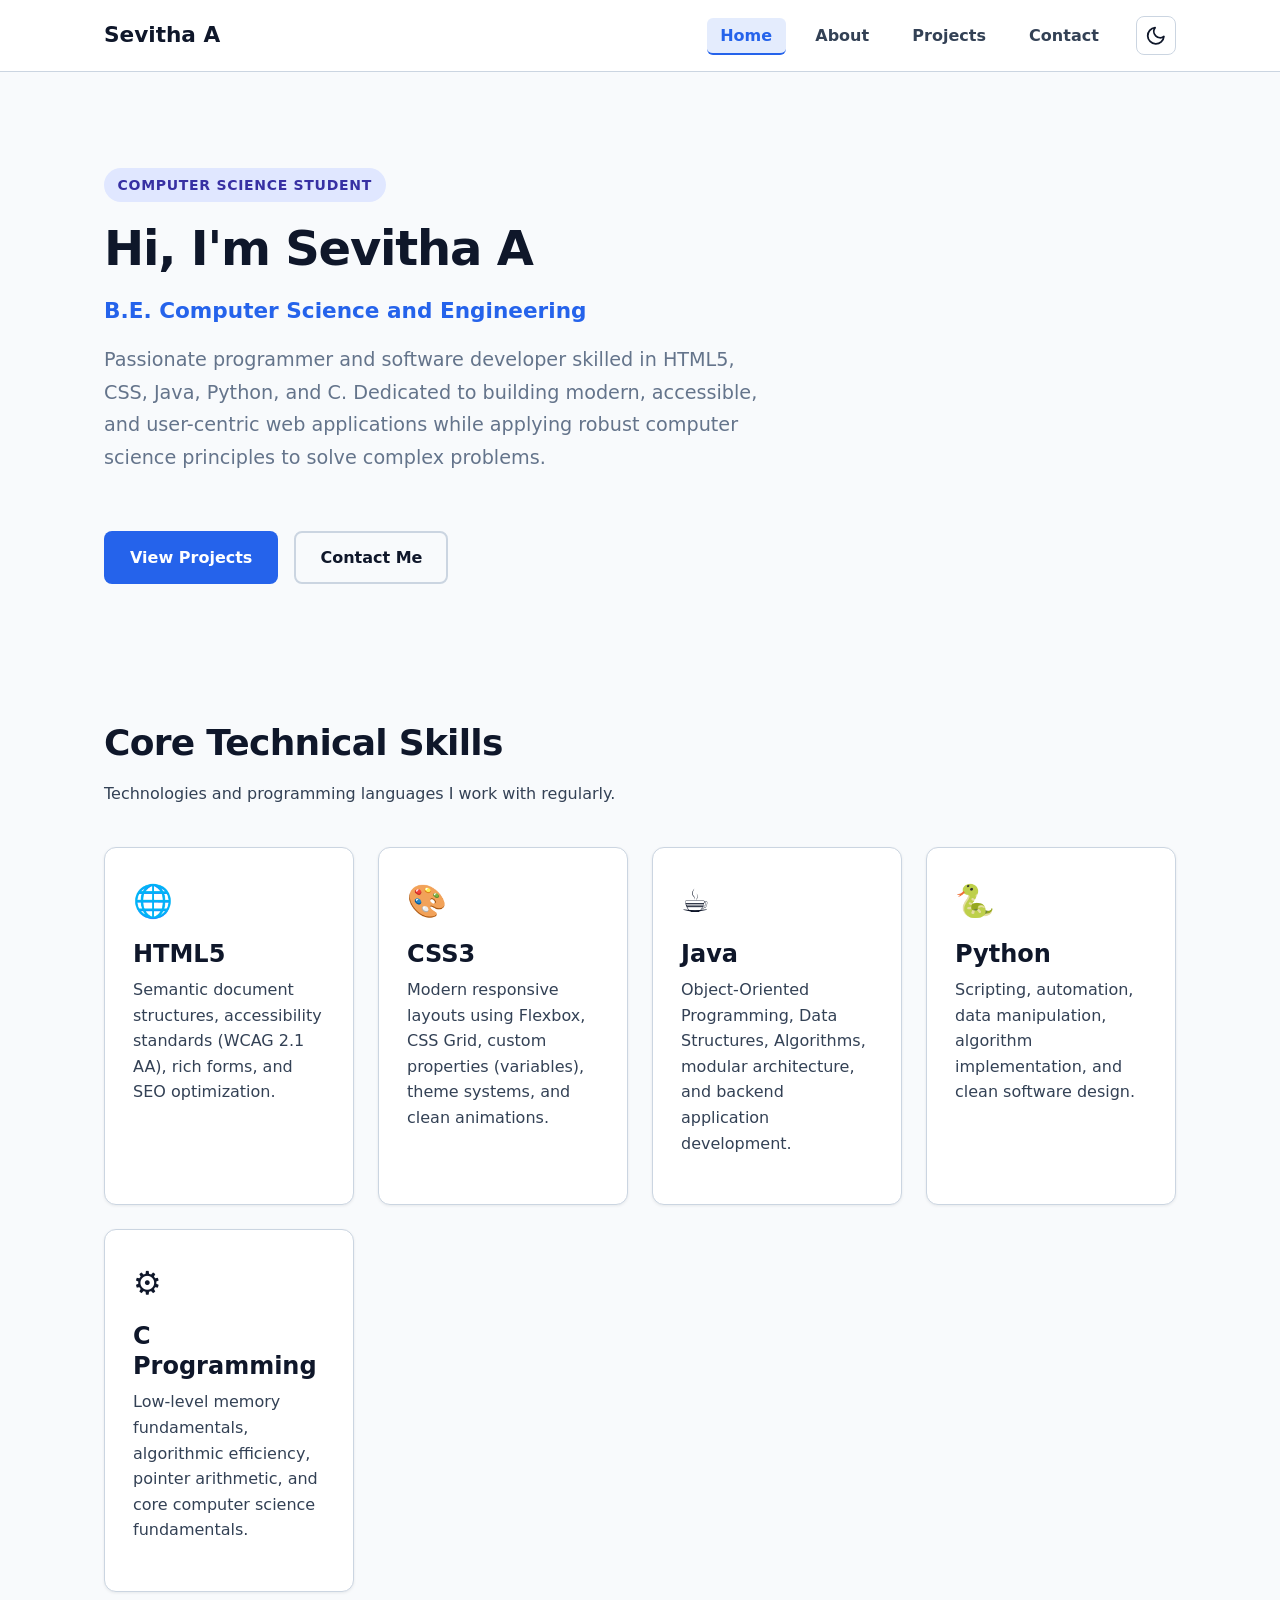
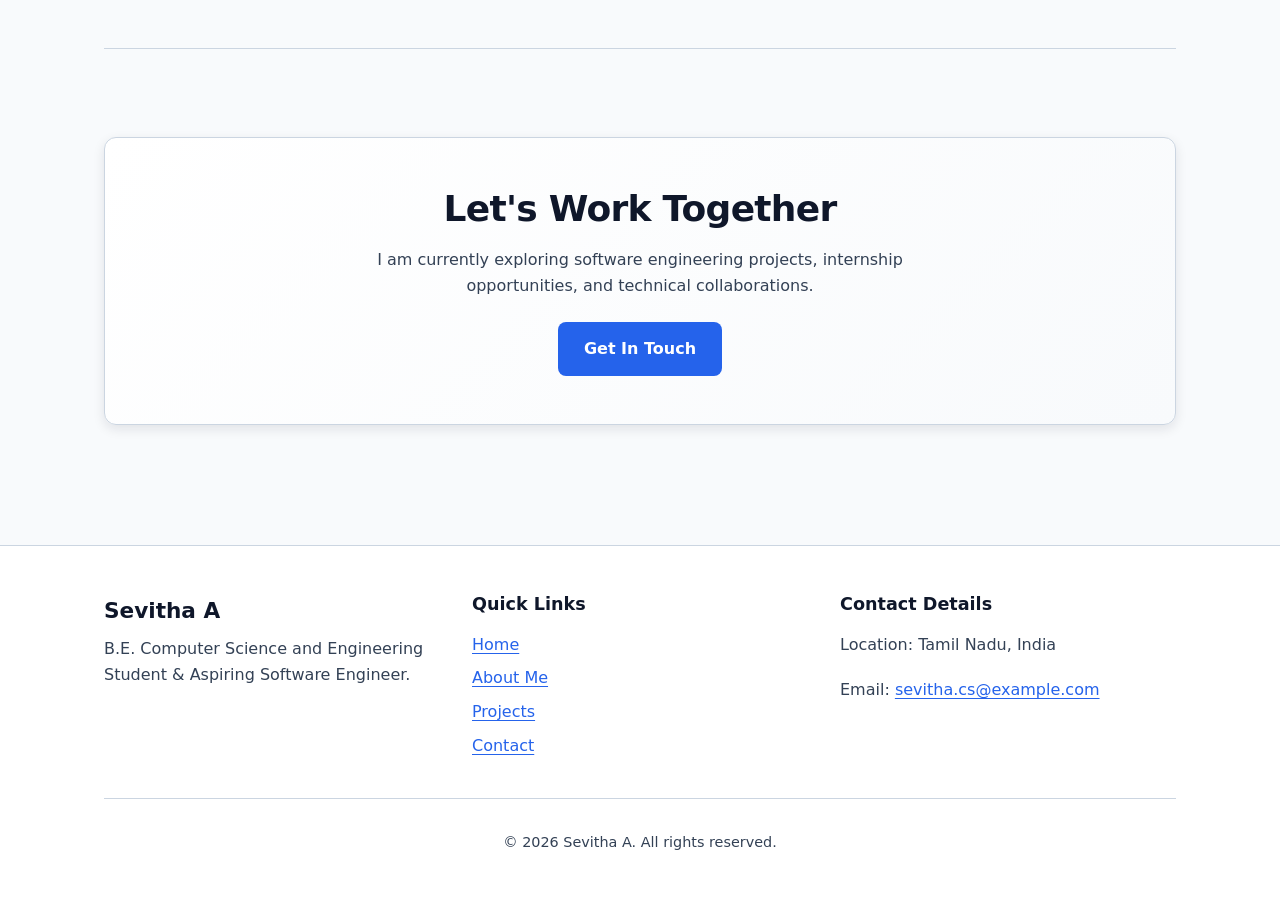
==== index.html @ b94ab8e4 "Create accessible semantic portfolio" ====
<!DOCTYPE html>
<html lang="en" data-theme="light">
<head>
  <meta charset="UTF-8">
  <meta name="viewport" content="width=device-width, initial-scale=1.0">
  <title>Sevitha A | Personal Portfolio - B.E. Computer Science & Engineering</title>
  <meta name="description" content="Personal portfolio of Sevitha A, B.E. Computer Science and Engineering student proficient in HTML5, CSS, Java, Python, and C. Explore projects and experience.">
  <meta name="author" content="Sevitha A">
  <meta name="keywords" content="Sevitha A, Portfolio, Computer Science, Web Development, Java, Python, HTML5, CSS, Software Engineer">
  
  <!-- Open Graph Metadata -->
  <meta property="og:title" content="Sevitha A | Personal Portfolio">
  <meta property="og:description" content="Personal portfolio of Sevitha A, Computer Science student and software developer skilled in Web Technologies, Java, Python, and C.">
  <meta property="og:type" content="website">

  <!-- Stylesheet -->
  <link rel="stylesheet" href="style.css">

  <!-- JSON-LD Structured Data -->
  <script type="application/ld+json">
  {
    "@context": "https://schema.org",
    "@type": "Person",
    "name": "Sevitha A",
    "jobTitle": "Software Developer & Student",
    "alumniOf": "B.E. Computer Science and Engineering",
    "knowsAbout": ["HTML5", "CSS", "Java", "Python", "C", "Web Development", "Problem Solving"],
    "description": "B.E. Computer Science & Engineering student passionate about clean code, accessibility, and modern software development."
  }
  </script>
</head>
<body>
  <!-- Accessible Skip Link -->
  <a href="#main-content" class="skip-link">Skip to main content</a>

  <!-- Global Screen Reader Live Announcer -->
  <div id="status-announcer" class="visually-hidden" aria-live="polite" role="status"></div>

  <!-- Header & Navigation -->
  <header class="site-header">
    <div class="container header-inner">
      <a href="index.html" class="site-logo" aria-label="Sevitha A Portfolio Home">
        Sevitha A
      </a>

      <div class="nav-wrapper">
        <nav id="primary-nav" class="primary-nav" aria-label="Main navigation">
          <ul>
            <li><a href="index.html" class="nav-link" aria-current="page">Home</a></li>
            <li><a href="about.html" class="nav-link">About</a></li>
            <li><a href="projects.html" class="nav-link">Projects</a></li>
            <li><a href="contact.html" class="nav-link">Contact</a></li>
          </ul>
        </nav>

        <!-- Theme Toggle Button -->
        <button id="theme-toggle" class="theme-toggle-btn" aria-label="Switch to dark theme">
          <svg class="sun-icon" viewBox="0 0 24 24" style="display: none;" aria-hidden="true">
            <circle cx="12" cy="12" r="5"></circle>
            <line x1="12" y1="1" x2="12" y2="3"></line>
            <line x1="12" y1="21" x2="12" y2="23"></line>
            <line x1="4.22" y1="4.22" x2="5.64" y2="5.64"></line>
            <line x1="18.36" y1="18.36" x2="19.78" y2="19.78"></line>
            <line x1="1" y1="12" x2="3" y2="12"></line>
            <line x1="21" y1="12" x2="23" y2="12"></line>
            <line x1="4.22" y1="19.78" x2="5.64" y2="18.36"></line>
            <line x1="18.36" y1="5.64" x2="19.78" y2="4.22"></line>
          </svg>
          <svg class="moon-icon" viewBox="0 0 24 24" aria-hidden="true">
            <path d="M21 12.79A9 9 0 1 1 11.21 3 7 7 0 0 0 21 12.79z"></path>
          </svg>
        </button>

        <!-- Mobile Menu Toggle Button -->
        <button id="menu-toggle" class="menu-toggle-btn" aria-expanded="false" aria-controls="primary-nav" aria-label="Open main navigation">
          <svg viewBox="0 0 24 24" aria-hidden="true">
            <line x1="3" y1="12" x2="21" y2="12"></line>
            <line x1="3" y1="6" x2="21" y2="6"></line>
            <line x1="3" y1="18" x2="21" y2="18"></line>
          </svg>
        </button>
      </div>
    </div>
  </header>

  <!-- Main Content Area -->
  <main id="main-content">
    <div class="container">
      
      <!-- Hero Section -->
      <section class="hero" aria-labelledby="hero-heading">
        <span class="badge">Computer Science Student</span>
        <h1 id="hero-heading">Hi, I'm Sevitha A</h1>
        <p class="hero-subtitle">B.E. Computer Science and Engineering</p>
        <p class="hero-desc lead">
          Passionate programmer and software developer skilled in HTML5, CSS, Java, Python, and C. 
          Dedicated to building modern, accessible, and user-centric web applications while applying robust computer science principles to solve complex problems.
        </p>
        <div class="btn-group">
          <a href="projects.html" class="btn btn-primary">View Projects</a>
          <a href="contact.html" class="btn btn-secondary">Contact Me</a>
        </div>
      </section>

      <!-- Skills Overview Section -->
      <section class="section" aria-labelledby="skills-heading">
        <div class="section-header">
          <h2 id="skills-heading">Core Technical Skills</h2>
          <p>Technologies and programming languages I work with regularly.</p>
        </div>
        <div class="skills-grid">
          <article class="skill-card">
            <span class="skill-icon" aria-hidden="true">🌐</span>
            <h3>HTML5</h3>
            <p>Semantic document structures, accessibility standards (WCAG 2.1 AA), rich forms, and SEO optimization.</p>
          </article>

          <article class="skill-card">
            <span class="skill-icon" aria-hidden="true">🎨</span>
            <h3>CSS3</h3>
            <p>Modern responsive layouts using Flexbox, CSS Grid, custom properties (variables), theme systems, and clean animations.</p>
          </article>

          <article class="skill-card">
            <span class="skill-icon" aria-hidden="true">☕</span>
            <h3>Java</h3>
            <p>Object-Oriented Programming, Data Structures, Algorithms, modular architecture, and backend application development.</p>
          </article>

          <article class="skill-card">
            <span class="skill-icon" aria-hidden="true">🐍</span>
            <h3>Python</h3>
            <p>Scripting, automation, data manipulation, algorithm implementation, and clean software design.</p>
          </article>

          <article class="skill-card">
            <span class="skill-icon" aria-hidden="true">⚙️</span>
            <h3>C Programming</h3>
            <p>Low-level memory fundamentals, algorithmic efficiency, pointer arithmetic, and core computer science fundamentals.</p>
          </article>
        </div>
      </section>

      <!-- Call to Action Section -->
      <section class="section" aria-labelledby="cta-heading">
        <div class="cta-banner">
          <h2 id="cta-heading">Let's Work Together</h2>
          <p>I am currently exploring software engineering projects, internship opportunities, and technical collaborations.</p>
          <a href="contact.html" class="btn btn-primary">Get In Touch</a>
        </div>
      </section>

    </div>
  </main>

  <!-- Footer -->
  <footer class="site-footer">
    <div class="container">
      <div class="footer-inner">
        <div class="footer-brand">
          <span class="site-logo">Sevitha A</span>
          <p>B.E. Computer Science and Engineering Student & Aspiring Software Engineer.</p>
        </div>

        <nav class="footer-links" aria-label="Footer navigation">
          <h3>Quick Links</h3>
          <ul>
            <li><a href="index.html">Home</a></li>
            <li><a href="about.html">About Me</a></li>
            <li><a href="projects.html">Projects</a></li>
            <li><a href="contact.html">Contact</a></li>
          </ul>
        </nav>

        <div class="footer-contact">
          <h3>Contact Details</h3>
          <address>
            <p>Location: Tamil Nadu, India</p>
            <p>Email: <a href="mailto:sevitha.cs@example.com">sevitha.cs@example.com</a></p>
          </address>
        </div>
      </div>

      <div class="footer-bottom">
        <p>&copy; <span id="current-year"></span> Sevitha A. All rights reserved.</p>
      </div>
    </div>
  </footer>

  <!-- Main JavaScript File -->
  <script src="script.js"></script>
</body>
</html>
---- style.css ----
/* ==========================================
   Sevitha A - Personal Portfolio Stylesheet
   WCAG 2.1 AA Compliant & Modern Standard CSS
   ========================================== */

/* ------------------------------------------
   1. CSS Custom Properties & Design Tokens
   ------------------------------------------ */
:root {
  /* Color Palette - Light Mode */
  --bg-primary: #f8fafc;
  --bg-secondary: #ffffff;
  --bg-card: #ffffff;
  --bg-nav: rgba(255, 255, 255, 0.92);
  --bg-input: #ffffff;
  --bg-badge: #e0e7ff;

  --text-primary: #0f172a;
  --text-secondary: #334155;
  --text-muted: #64748b;
  --text-link: #2563eb;
  --text-badge: #3730a3;

  --color-primary: #2563eb;
  --color-primary-hover: #1d4ed8;
  --color-primary-active: #1e40af;
  --color-secondary: #0f172a;
  --color-secondary-hover: #1e293b;

  --border-color: #cbd5e1;
  --border-focus: #2563eb;
  --shadow-sm: 0 1px 3px rgba(15, 23, 42, 0.08);
  --shadow-md: 0 4px 12px rgba(15, 23, 42, 0.1);
  --shadow-lg: 0 10px 25px rgba(15, 23, 42, 0.12);

  /* Accessibility & Focus Rings */
  --focus-ring: #2563eb;
  --focus-ring-offset: 3px;

  /* Status Colors */
  --color-error: #dc2626;
  --bg-error: #fef2f2;
  --border-error: #f87171;
  --color-success: #166534;
  --bg-success: #f0fdf4;
  --border-success: #86efac;

  /* Layout & Spacing */
  --max-width: 1120px;
  --header-height: 4.5rem;
  --radius-sm: 0.375rem;
  --radius-md: 0.5rem;
  --radius-lg: 0.75rem;
  --radius-full: 9999px;
  --transition-speed: 0.2s;
}

/* Dark Theme Overrides */
[data-theme="dark"] {
  --bg-primary: #0f172a;
  --bg-secondary: #1e293b;
  --bg-card: #1e293b;
  --bg-nav: rgba(15, 23, 42, 0.92);
  --bg-input: #0f172a;
  --bg-badge: #312e81;

  --text-primary: #f8fafc;
  --text-secondary: #cbd5e1;
  --text-muted: #94a3b8;
  --text-link: #60a5fa;
  --text-badge: #c7d2fe;

  --color-primary: #3b82f6;
  --color-primary-hover: #60a5fa;
  --color-primary-active: #93c5fd;
  --color-secondary: #f8fafc;
  --color-secondary-hover: #e2e8f0;

  --border-color: #334155;
  --border-focus: #60a5fa;
  --shadow-sm: 0 1px 3px rgba(0, 0, 0, 0.3);
  --shadow-md: 0 4px 12px rgba(0, 0, 0, 0.4);
  --shadow-lg: 0 10px 25px rgba(0, 0, 0, 0.5);

  --focus-ring: #60a5fa;

  --color-error: #fca5a5;
  --bg-error: #450a0a;
  --border-error: #991b1b;
  --color-success: #86efac;
  --bg-success: #052e16;
  --border-success: #166534;
}

/* ------------------------------------------
   2. Reset & General Styles
   ------------------------------------------ */
*, *::before, *::after {
  box-sizing: border-box;
  margin: 0;
  padding: 0;
}

html {
  font-size: 100%;
  scroll-behavior: smooth;
  -webkit-text-size-adjust: 100%;
}

body {
  font-family: system-ui, -apple-system, BlinkMacSystemFont, 'Segoe UI', Roboto, Oxygen, Ubuntu, Cantarell, sans-serif;
  font-size: 1rem;
  line-height: 1.6;
  color: var(--text-primary);
  background-color: var(--bg-primary);
  min-height: 100vh;
  display: flex;
  flex-direction: column;
  transition: background-color var(--transition-speed) ease, color var(--transition-speed) ease;
}

/* ------------------------------------------
   3. Accessibility & Utility Classes
   ------------------------------------------ */
.skip-link {
  position: absolute;
  top: -100px;
  left: 1rem;
  background: var(--color-primary);
  color: #ffffff;
  padding: 0.75rem 1.25rem;
  z-index: 9999;
  border-radius: var(--radius-sm);
  text-decoration: none;
  font-weight: 700;
  box-shadow: var(--shadow-md);
  transition: top var(--transition-speed) ease;
}

.skip-link:focus {
  top: 1rem;
  outline: 3px solid var(--focus-ring);
  outline-offset: var(--focus-ring-offset);
}

.visually-hidden {
  position: absolute !important;
  width: 1px !important;
  height: 1px !important;
  padding: 0 !important;
  margin: -1px !important;
  overflow: hidden !important;
  clip: rect(0, 0, 0, 0) !important;
  white-space: nowrap !important;
  border: 0 !important;
}

/* Accessible Focus States */
:focus-visible {
  outline: 3px solid var(--focus-ring);
  outline-offset: var(--focus-ring-offset);
}

/* Disable focus rings on click for pointer users while preserving keyboard focus */
:focus:not(:focus-visible) {
  outline: none;
}

/* Container */
.container {
  width: 100%;
  max-width: var(--max-width);
  margin-left: auto;
  margin-right: auto;
  padding-left: 1.5rem;
  padding-right: 1.5rem;
}

/* Main Content Area */
main {
  flex: 1;
  padding-top: calc(var(--header-height) + 2rem);
  padding-bottom: 4rem;
}

/* ------------------------------------------
   4. Typography & Headings
   ------------------------------------------ */
h1, h2, h3, h4, h5, h6 {
  color: var(--text-primary);
  line-height: 1.25;
  font-weight: 700;
  margin-bottom: 1rem;
}

h1 {
  font-size: clamp(2rem, 5vw, 3rem);
  letter-spacing: -0.025em;
}

h2 {
  font-size: clamp(1.5rem, 3.5vw, 2.25rem);
  letter-spacing: -0.02em;
  margin-top: 2rem;
}

h3 {
  font-size: clamp(1.25rem, 2.5vw, 1.5rem);
}

p {
  color: var(--text-secondary);
  margin-bottom: 1.25rem;
}

p.lead {
  font-size: 1.2rem;
  color: var(--text-muted);
  line-height: 1.7;
}

a {
  color: var(--text-link);
  text-decoration: underline;
  text-underline-offset: 3px;
  transition: color var(--transition-speed) ease;
}

a:hover {
  color: var(--color-primary-hover);
}

/* ------------------------------------------
   5. Header & Navigation
   ------------------------------------------ */
.site-header {
  position: fixed;
  top: 0;
  left: 0;
  right: 0;
  height: var(--header-height);
  background-color: var(--bg-nav);
  backdrop-filter: blur(8px);
  -webkit-backdrop-filter: blur(8px);
  border-bottom: 1px solid var(--border-color);
  z-index: 1000;
  display: flex;
  align-items: center;
}

.header-inner {
  display: flex;
  align-items: center;
  justify-content: space-between;
  width: 100%;
}

.site-logo {
  font-size: 1.35rem;
  font-weight: 800;
  color: var(--text-primary);
  text-decoration: none;
  display: flex;
  align-items: center;
  gap: 0.5rem;
}

.site-logo:hover {
  color: var(--color-primary);
}

.nav-wrapper {
  display: flex;
  align-items: center;
  gap: 1.5rem;
}

.primary-nav ul {
  display: flex;
  list-style: none;
  gap: 1rem;
}

.nav-link {
  color: var(--text-secondary);
  text-decoration: none;
  font-weight: 600;
  padding: 0.5rem 0.85rem;
  border-radius: var(--radius-sm);
  transition: color var(--transition-speed) ease, background-color var(--transition-speed) ease;
}

.nav-link:hover {
  color: var(--color-primary);
  background-color: rgba(37, 99, 235, 0.08);
}

.nav-link[aria-current="page"] {
  color: var(--color-primary);
  background-color: rgba(37, 99, 235, 0.12);
  border-bottom: 2px solid var(--color-primary);
}

/* Theme Toggle Button */
.theme-toggle-btn {
  background: transparent;
  border: 1px solid var(--border-color);
  color: var(--text-primary);
  padding: 0.5rem;
  border-radius: var(--radius-md);
  cursor: pointer;
  display: inline-flex;
  align-items: center;
  justify-content: center;
  transition: background-color var(--transition-speed) ease, border-color var(--transition-speed) ease;
}

.theme-toggle-btn:hover {
  background-color: var(--bg-primary);
  border-color: var(--text-muted);
}

.theme-toggle-btn svg {
  width: 1.35rem;
  height: 1.35rem;
  fill: none;
  stroke: currentColor;
  stroke-width: 2;
  stroke-linecap: round;
  stroke-linejoin: round;
}

/* Mobile Menu Toggle */
.menu-toggle-btn {
  display: none;
  background: transparent;
  border: 1px solid var(--border-color);
  color: var(--text-primary);
  padding: 0.5rem;
  border-radius: var(--radius-md);
  cursor: pointer;
}

.menu-toggle-btn svg {
  width: 1.5rem;
  height: 1.5rem;
  fill: none;
  stroke: currentColor;
  stroke-width: 2;
}

/* ------------------------------------------
   6. Buttons & Interactive Controls
   ------------------------------------------ */
.btn {
  display: inline-flex;
  align-items: center;
  justify-content: center;
  gap: 0.5rem;
  padding: 0.75rem 1.5rem;
  font-size: 1rem;
  font-weight: 600;
  border-radius: var(--radius-md);
  text-decoration: none;
  cursor: pointer;
  border: 2px solid transparent;
  transition: background-color var(--transition-speed) ease, border-color var(--transition-speed) ease, color var(--transition-speed) ease, transform var(--transition-speed) ease;
}

.btn-primary {
  background-color: var(--color-primary);
  color: #ffffff;
}

.btn-primary:hover {
  background-color: var(--color-primary-hover);
  color: #ffffff;
}

.btn-secondary {
  background-color: transparent;
  border-color: var(--border-color);
  color: var(--text-primary);
}

.btn-secondary:hover {
  background-color: var(--bg-card);
  border-color: var(--color-primary);
  color: var(--color-primary);
}

.btn-group {
  display: flex;
  flex-wrap: wrap;
  gap: 1rem;
  margin-top: 1.5rem;
}

/* ------------------------------------------
   7. Hero & Homepage Sections
   ------------------------------------------ */
.hero {
  padding: 4rem 0 3rem 0;
  display: flex;
  flex-direction: column;
  align-items: flex-start;
}

.badge {
  display: inline-block;
  background-color: var(--bg-badge);
  color: var(--text-badge);
  font-size: 0.875rem;
  font-weight: 700;
  padding: 0.35rem 0.85rem;
  border-radius: var(--radius-full);
  margin-bottom: 1rem;
  text-transform: uppercase;
  letter-spacing: 0.05em;
}

.hero-subtitle {
  font-size: 1.35rem;
  color: var(--color-primary);
  font-weight: 600;
  margin-bottom: 1rem;
}

.hero-desc {
  font-size: 1.15rem;
  max-width: 42rem;
  margin-bottom: 2rem;
}

/* Section Wrapper */
.section {
  padding: 3.5rem 0;
  border-bottom: 1px solid var(--border-color);
}

.section:last-of-type {
  border-bottom: none;
}

.section-header {
  margin-bottom: 2.5rem;
}

/* Skills Grid */
.skills-grid {
  display: grid;
  grid-template-columns: repeat(auto-fit, minmax(220px, 1fr));
  gap: 1.5rem;
}

.skill-card {
  background-color: var(--bg-card);
  border: 1px solid var(--border-color);
  border-radius: var(--radius-lg);
  padding: 1.75rem;
  box-shadow: var(--shadow-sm);
  transition: transform var(--transition-speed) ease, box-shadow var(--transition-speed) ease, border-color var(--transition-speed) ease;
}

.skill-card:hover {
  transform: translateY(-3px);
  box-shadow: var(--shadow-md);
  border-color: var(--color-primary);
}

.skill-icon {
  font-size: 2rem;
  margin-bottom: 0.75rem;
  display: inline-block;
}

.skill-card h3 {
  margin-bottom: 0.5rem;
}

/* Call to Action Banner */
.cta-banner {
  background: linear-gradient(135deg, var(--bg-card) 0%, var(--bg-primary) 100%);
  border: 1px solid var(--border-color);
  border-radius: var(--radius-lg);
  padding: 3rem 2rem;
  text-align: center;
  margin-top: 2rem;
  box-shadow: var(--shadow-md);
}

.cta-banner h2 {
  margin-top: 0;
}

.cta-banner p {
  max-width: 36rem;
  margin: 0 auto 1.5rem auto;
}

/* ------------------------------------------
   8. About Page & FAQ Accessibility
   ------------------------------------------ */
.bio-article {
  background-color: var(--bg-card);
  border: 1px solid var(--border-color);
  border-radius: var(--radius-lg);
  padding: 2rem;
  margin-bottom: 2rem;
  box-shadow: var(--shadow-sm);
}

.education-card {
  background-color: var(--bg-card);
  border: 1px solid var(--border-color);
  border-left: 5px solid var(--color-primary);
  border-radius: var(--radius-md);
  padding: 1.75rem;
  margin-top: 1rem;
}

.education-card .degree {
  font-size: 1.2rem;
  font-weight: 700;
  color: var(--text-primary);
}

.education-card .meta {
  color: var(--text-muted);
  font-weight: 600;
  margin-bottom: 0.75rem;
}

/* Aside Callout */
.sidebar-callout {
  background-color: var(--bg-secondary);
  border: 1px dashed var(--border-color);
  border-radius: var(--radius-md);
  padding: 1.5rem;
  margin-top: 2rem;
}

.sidebar-callout h3 {
  font-size: 1.15rem;
  margin-bottom: 0.5rem;
}

/* FAQ Details & Summary */
.faq-list {
  display: flex;
  flex-direction: column;
  gap: 1rem;
}

.faq-item {
  background-color: var(--bg-card);
  border: 1px solid var(--border-color);
  border-radius: var(--radius-md);
  overflow: hidden;
  transition: border-color var(--transition-speed) ease;
}

.faq-item[open] {
  border-color: var(--color-primary);
}

.faq-item summary {
  padding: 1.25rem;
  font-weight: 700;
  font-size: 1.1rem;
  color: var(--text-primary);
  cursor: pointer;
  list-style: none;
  display: flex;
  align-items: center;
  justify-content: space-between;
}

.faq-item summary::-webkit-details-marker {
  display: none;
}

.faq-item summary::after {
  content: "+";
  font-size: 1.5rem;
  line-height: 1;
  color: var(--color-primary);
  transition: transform var(--transition-speed) ease;
}

.faq-item[open] summary::after {
  content: "−";
}

.faq-item summary:hover {
  background-color: var(--bg-primary);
}

.faq-content {
  padding: 0 1.25rem 1.25rem 1.25rem;
  color: var(--text-secondary);
  border-top: 1px solid var(--border-color);
  margin-top: 0.5rem;
  padding-top: 1rem;
}

/* ------------------------------------------
   9. Projects Page & Category Filter
   ------------------------------------------ */
.filter-container {
  display: flex;
  flex-wrap: wrap;
  gap: 0.75rem;
  margin-bottom: 2rem;
}

.filter-btn {
  background-color: var(--bg-card);
  border: 1px solid var(--border-color);
  color: var(--text-secondary);
  padding: 0.6rem 1.25rem;
  border-radius: var(--radius-full);
  font-weight: 600;
  cursor: pointer;
  transition: all var(--transition-speed) ease;
}

.filter-btn:hover {
  border-color: var(--color-primary);
  color: var(--color-primary);
}

.filter-btn[aria-pressed="true"] {
  background-color: var(--color-primary);
  color: #ffffff;
  border-color: var(--color-primary);
}

/* Projects Grid */
.projects-grid {
  display: grid;
  grid-template-columns: repeat(auto-fit, minmax(300px, 1fr));
  gap: 2rem;
}

.project-card {
  background-color: var(--bg-card);
  border: 1px solid var(--border-color);
  border-radius: var(--radius-lg);
  padding: 2rem;
  display: flex;
  flex-direction: column;
  justify-content: space-between;
  box-shadow: var(--shadow-sm);
  transition: transform var(--transition-speed) ease, box-shadow var(--transition-speed) ease, border-color var(--transition-speed) ease;
}

.project-card:hover {
  transform: translateY(-4px);
  box-shadow: var(--shadow-md);
  border-color: var(--color-primary);
}

.project-card[hidden] {
  display: none !important;
}

.project-header {
  display: flex;
  align-items: center;
  justify-content: space-between;
  margin-bottom: 0.75rem;
}

.project-category-tag {
  font-size: 0.75rem;
  font-weight: 700;
  text-transform: uppercase;
  letter-spacing: 0.05em;
  background-color: var(--bg-badge);
  color: var(--text-badge);
  padding: 0.25rem 0.6rem;
  border-radius: var(--radius-sm);
}

.project-tags {
  display: flex;
  flex-wrap: wrap;
  gap: 0.5rem;
  margin: 1.25rem 0;
}

.tag {
  font-size: 0.8rem;
  font-weight: 600;
  background-color: var(--bg-primary);
  color: var(--text-secondary);
  padding: 0.25rem 0.6rem;
  border-radius: var(--radius-sm);
  border: 1px solid var(--border-color);
}

.project-footer {
  margin-top: 1.5rem;
  padding-top: 1rem;
  border-top: 1px solid var(--border-color);
  display: flex;
  gap: 1rem;
}

/* ------------------------------------------
   10. Contact Page & Form Accessibility
   ------------------------------------------ */
.contact-grid {
  display: grid;
  grid-template-columns: 1fr 1.5fr;
  gap: 2.5rem;
  align-items: start;
}

.contact-info-card {
  background-color: var(--bg-card);
  border: 1px solid var(--border-color);
  border-radius: var(--radius-lg);
  padding: 2rem;
}

.contact-method {
  margin-top: 1.5rem;
}

.contact-method-item {
  display: flex;
  align-items: flex-start;
  gap: 1rem;
  margin-bottom: 1.25rem;
}

.contact-icon {
  font-size: 1.25rem;
  color: var(--color-primary);
}

/* Form Styles */
.contact-form {
  background-color: var(--bg-card);
  border: 1px solid var(--border-color);
  border-radius: var(--radius-lg);
  padding: 2rem;
  box-shadow: var(--shadow-sm);
}

fieldset {
  border: none;
  padding: 0;
  margin: 0;
}

legend {
  font-size: 1.35rem;
  font-weight: 700;
  color: var(--text-primary);
  margin-bottom: 1.5rem;
}

.form-group {
  margin-bottom: 1.5rem;
}

label {
  display: block;
  font-weight: 600;
  color: var(--text-primary);
  margin-bottom: 0.5rem;
}

.required-star {
  color: var(--color-error);
  margin-left: 0.2rem;
}

input[type="text"],
input[type="email"],
textarea {
  width: 100%;
  padding: 0.75rem 1rem;
  font-size: 1rem;
  font-family: inherit;
  color: var(--text-primary);
  background-color: var(--bg-input);
  border: 1px solid var(--border-color);
  border-radius: var(--radius-md);
  transition: border-color var(--transition-speed) ease, box-shadow var(--transition-speed) ease;
}

input[type="text"]:focus,
input[type="email"]:focus,
textarea:focus {
  border-color: var(--border-focus);
}

/* Invalid Field Error Styling */
input[aria-invalid="true"],
textarea[aria-invalid="true"] {
  border-color: var(--color-error) !important;
  background-color: var(--bg-error);
}

.error-message {
  display: none;
  color: var(--color-error);
  font-size: 0.875rem;
  font-weight: 600;
  margin-top: 0.4rem;
}

.error-message:not(:empty) {
  display: block;
}

/* Form Status Live Feedback Box */
.form-status-box {
  margin-top: 1.5rem;
  padding: 1rem 1.25rem;
  border-radius: var(--radius-md);
  font-weight: 600;
  display: none;
}

.form-status-box.success {
  display: block;
  background-color: var(--bg-success);
  color: var(--color-success);
  border: 1px solid var(--border-success);
}

.form-status-box.error {
  display: block;
  background-color: var(--bg-error);
  color: var(--color-error);
  border: 1px solid var(--border-error);
}

/* ------------------------------------------
   11. Footer Section
   ------------------------------------------ */
.site-footer {
  background-color: var(--bg-secondary);
  border-top: 1px solid var(--border-color);
  padding: 3rem 0 2rem 0;
  margin-top: auto;
}

.footer-inner {
  display: grid;
  grid-template-columns: repeat(auto-fit, minmax(240px, 1fr));
  gap: 2rem;
  margin-bottom: 2rem;
}

.footer-brand p {
  margin-top: 0.5rem;
}

.footer-links h3,
.footer-contact h3 {
  font-size: 1.1rem;
  margin-bottom: 1rem;
}

.footer-links ul {
  list-style: none;
}

.footer-links li {
  margin-bottom: 0.5rem;
}

address {
  font-style: normal;
  line-height: 1.6;
  color: var(--text-secondary);
}

.footer-bottom {
  text-align: center;
  padding-top: 2rem;
  border-top: 1px solid var(--border-color);
  color: var(--text-muted);
  font-size: 0.9rem;
}

/* ------------------------------------------
   12. Responsive Media Queries
   ------------------------------------------ */
@media (max-width: 768px) {
  .menu-toggle-btn {
    display: inline-flex;
    align-items: center;
    justify-content: center;
  }

  .primary-nav {
    display: none;
    position: absolute;
    top: var(--header-height);
    left: 0;
    right: 0;
    background-color: var(--bg-secondary);
    border-bottom: 1px solid var(--border-color);
    padding: 1.5rem;
    box-shadow: var(--shadow-lg);
  }

  .primary-nav.is-open {
    display: block;
  }

  .primary-nav ul {
    flex-direction: column;
    gap: 0.75rem;
  }

  .nav-link {
    display: block;
    padding: 0.75rem 1rem;
  }

  .contact-grid {
    grid-template-columns: 1fr;
  }
}

/* ------------------------------------------
   13. Reduced Motion Support (WCAG Requirement)
   ------------------------------------------ */
@media (prefers-reduced-motion: reduce) {
  *, *::before, *::after {
    animation-duration: 0.01ms !important;
    animation-iteration-count: 1 !important;
    transition-duration: 0.01ms !important;
    scroll-behavior: auto !important;
  }
}
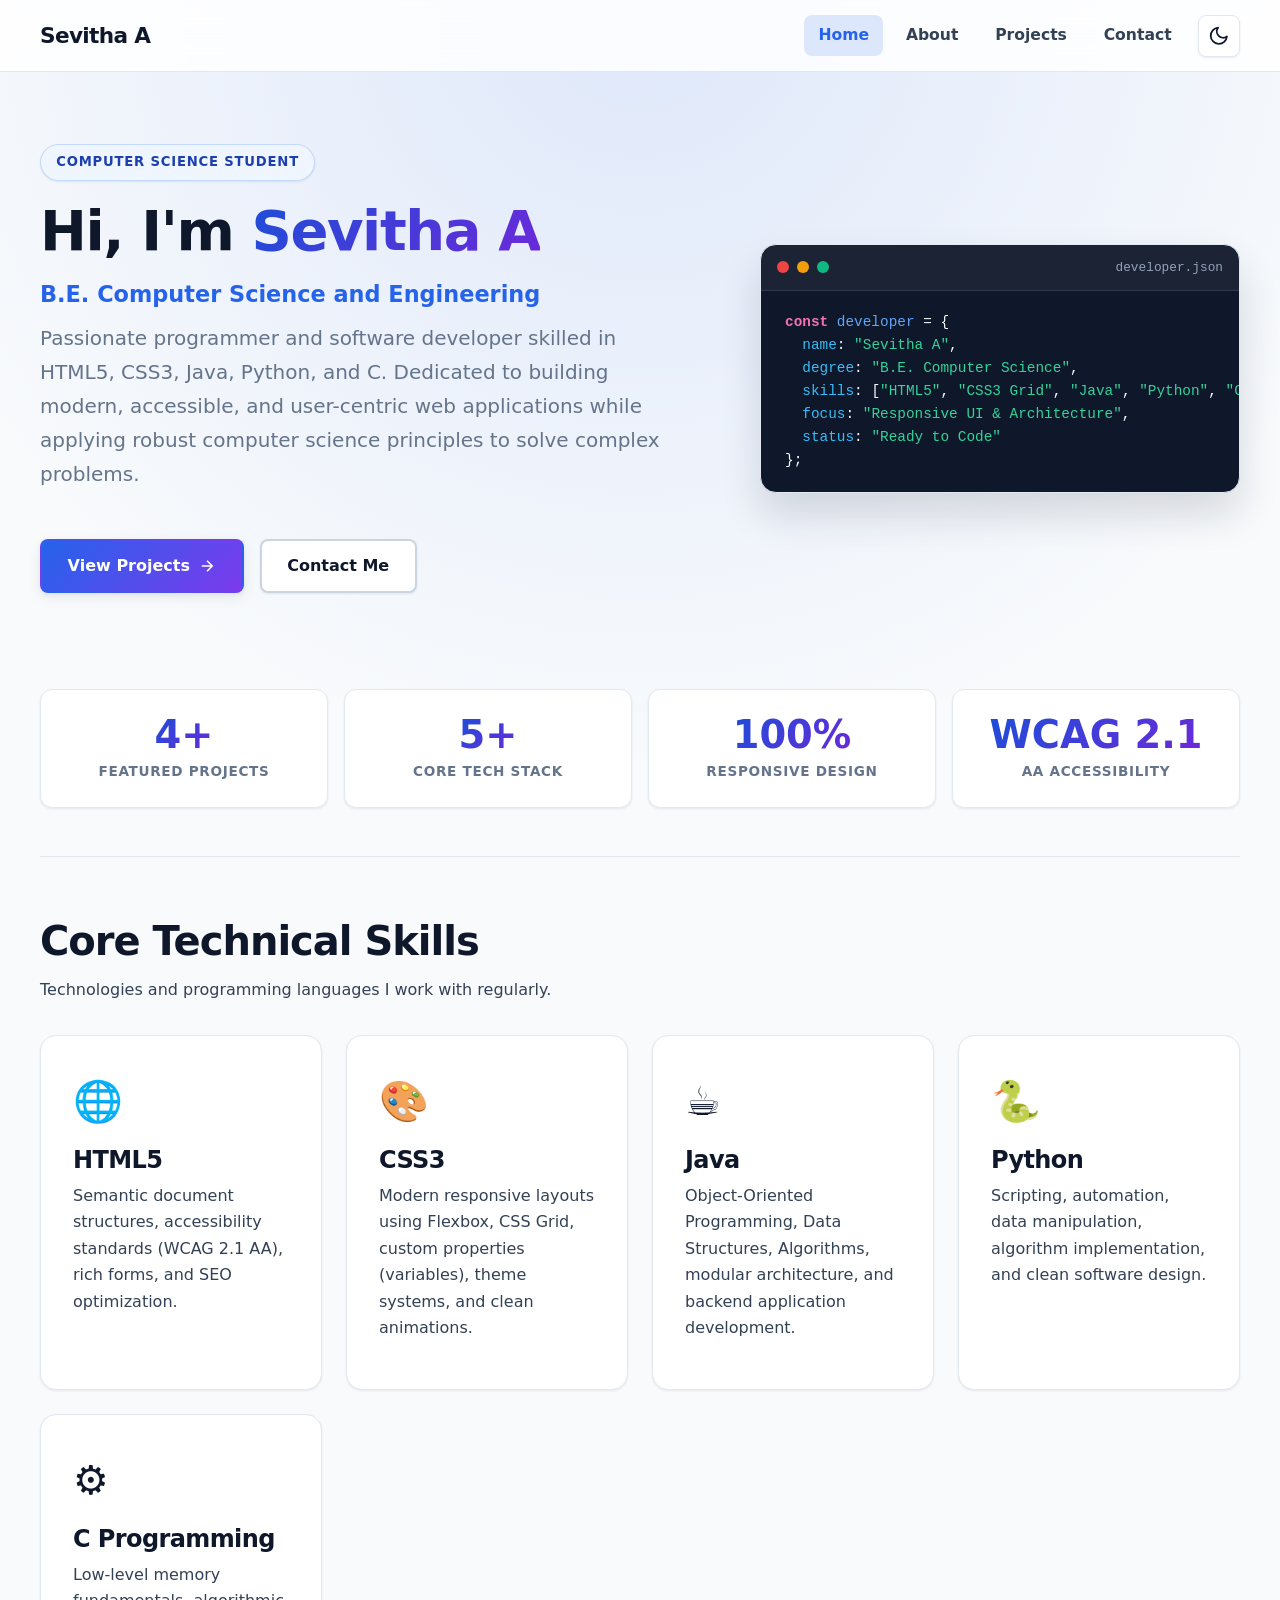
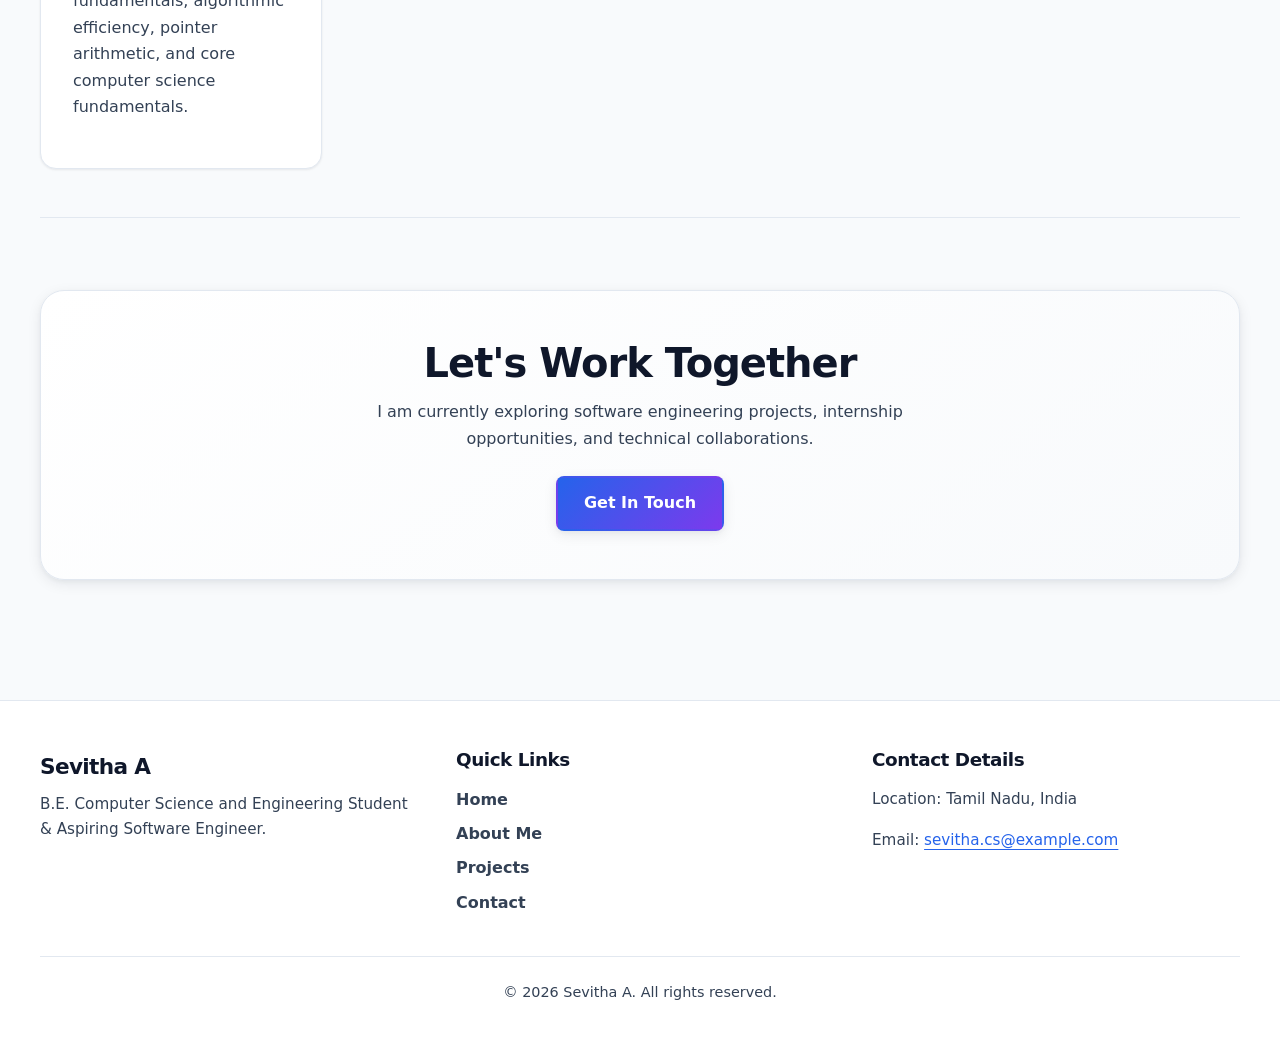
==== commit fbf00578: "Updated portfolio" ====
--- a/index.html
+++ b/index.html
@@ -89,16 +89,62 @@
       
       <!-- Hero Section -->
       <section class="hero" aria-labelledby="hero-heading">
-        <span class="badge">Computer Science Student</span>
-        <h1 id="hero-heading">Hi, I'm Sevitha A</h1>
-        <p class="hero-subtitle">B.E. Computer Science and Engineering</p>
-        <p class="hero-desc lead">
-          Passionate programmer and software developer skilled in HTML5, CSS, Java, Python, and C. 
-          Dedicated to building modern, accessible, and user-centric web applications while applying robust computer science principles to solve complex problems.
-        </p>
-        <div class="btn-group">
-          <a href="projects.html" class="btn btn-primary">View Projects</a>
-          <a href="contact.html" class="btn btn-secondary">Contact Me</a>
+        <div class="hero-grid">
+          <div class="hero-content">
+            <span class="badge">Computer Science Student</span>
+            <h1 id="hero-heading">Hi, I'm <span class="gradient-text">Sevitha A</span></h1>
+            <p class="hero-subtitle">B.E. Computer Science and Engineering</p>
+            <p class="hero-desc lead">
+              Passionate programmer and software developer skilled in HTML5, CSS3, Java, Python, and C. 
+              Dedicated to building modern, accessible, and user-centric web applications while applying robust computer science principles to solve complex problems.
+            </p>
+            <div class="btn-group">
+              <a href="projects.html" class="btn btn-primary">
+                <span>View Projects</span>
+                <svg class="btn-icon" viewBox="0 0 24 24" width="18" height="18" fill="none" stroke="currentColor" stroke-width="2" aria-hidden="true"><path d="M5 12h14M12 5l7 7-7 7"/></svg>
+              </a>
+              <a href="contact.html" class="btn btn-secondary">Contact Me</a>
+            </div>
+          </div>
+          <div class="hero-visual" aria-hidden="true">
+            <div class="code-card">
+              <div class="code-card-header">
+                <span class="dot red"></span>
+                <span class="dot yellow"></span>
+                <span class="dot green"></span>
+                <span class="code-card-title">developer.json</span>
+              </div>
+              <pre class="code-card-body"><code><span class="token-keyword">const</span> <span class="token-variable">developer</span> = {
+  <span class="token-property">name</span>: <span class="token-string">"Sevitha A"</span>,
+  <span class="token-property">degree</span>: <span class="token-string">"B.E. Computer Science"</span>,
+  <span class="token-property">skills</span>: [<span class="token-string">"HTML5"</span>, <span class="token-string">"CSS3 Grid"</span>, <span class="token-string">"Java"</span>, <span class="token-string">"Python"</span>, <span class="token-string">"C"</span>],
+  <span class="token-property">focus</span>: <span class="token-string">"Responsive UI & Architecture"</span>,
+  <span class="token-property">status</span>: <span class="token-string">"Ready to Code"</span>
+};</code></pre>
+            </div>
+          </div>
+        </div>
+      </section>
+
+      <!-- Key Statistics Section (CSS Grid) -->
+      <section class="section stats-section" aria-label="Key statistics">
+        <div class="stats-grid">
+          <div class="stat-card">
+            <span class="stat-number">4+</span>
+            <span class="stat-label">Featured Projects</span>
+          </div>
+          <div class="stat-card">
+            <span class="stat-number">5+</span>
+            <span class="stat-label">Core Tech Stack</span>
+          </div>
+          <div class="stat-card">
+            <span class="stat-number">100%</span>
+            <span class="stat-label">Responsive Design</span>
+          </div>
+          <div class="stat-card">
+            <span class="stat-number">WCAG 2.1</span>
+            <span class="stat-label">AA Accessibility</span>
+          </div>
         </div>
       </section>
 
--- a/style.css
+++ b/style.css
@@ -1,86 +1,211 @@
-/* ==========================================
+/* ==========================================================================
    Sevitha A - Personal Portfolio Stylesheet
-   WCAG 2.1 AA Compliant & Modern Standard CSS
-   ========================================== */
-
-/* ------------------------------------------
+   Advanced CSS3 & Responsive Architecture
+   CSS Grid | Flexbox | Mobile-First Media Queries | Custom CSS Variables | WCAG 2.1 AA
+   ========================================================================== */
+
+/* --------------------------------------------------------------------------
    1. CSS Custom Properties & Design Tokens
-   ------------------------------------------ */
+   -------------------------------------------------------------------------- */
 :root {
-  /* Color Palette - Light Mode */
+  /* System Color Scheme */
+  color-scheme: light dark;
+
+  /* Color System - Light Theme (Default) */
   --bg-primary: #f8fafc;
   --bg-secondary: #ffffff;
   --bg-card: #ffffff;
-  --bg-nav: rgba(255, 255, 255, 0.92);
+  --bg-card-hover: #ffffff;
+  --bg-nav: rgba(255, 255, 255, 0.85);
+  --bg-glass: rgba(255, 255, 255, 0.7);
   --bg-input: #ffffff;
-  --bg-badge: #e0e7ff;
+  --bg-badge: #eff6ff;
+  --bg-tag: #f1f5f9;
+  --bg-code: #0f172a;
 
   --text-primary: #0f172a;
   --text-secondary: #334155;
   --text-muted: #64748b;
   --text-link: #2563eb;
-  --text-badge: #3730a3;
+  --text-badge: #1e40af;
+  --text-code: #f8fafc;
 
   --color-primary: #2563eb;
   --color-primary-hover: #1d4ed8;
   --color-primary-active: #1e40af;
   --color-secondary: #0f172a;
   --color-secondary-hover: #1e293b;
-
-  --border-color: #cbd5e1;
+  --color-accent: #3b82f6;
+
+  /* Gradients */
+  --gradient-primary: linear-gradient(135deg, #2563eb 0%, #7c3aed 100%);
+  --gradient-text: linear-gradient(135deg, #1d4ed8 0%, #6d28d9 100%);
+  --gradient-card: linear-gradient(145deg, #ffffff 0%, #f8fafc 100%);
+  --gradient-glow: radial-gradient(circle at 50% 0%, rgba(37, 99, 235, 0.12), transparent 70%);
+
+  --border-color: #e2e8f0;
+  --border-card: #cbd5e1;
+  --border-hover: #93c5fd;
   --border-focus: #2563eb;
-  --shadow-sm: 0 1px 3px rgba(15, 23, 42, 0.08);
-  --shadow-md: 0 4px 12px rgba(15, 23, 42, 0.1);
-  --shadow-lg: 0 10px 25px rgba(15, 23, 42, 0.12);
-
-  /* Accessibility & Focus Rings */
+
+  /* Shadows & Elevations */
+  --shadow-sm: 0 1px 3px rgba(15, 23, 42, 0.05), 0 1px 2px rgba(15, 23, 42, 0.03);
+  --shadow-md: 0 4px 14px rgba(15, 23, 42, 0.08), 0 2px 4px rgba(15, 23, 42, 0.04);
+  --shadow-lg: 0 12px 28px rgba(15, 23, 42, 0.1), 0 4px 10px rgba(15, 23, 42, 0.04);
+  --shadow-xl: 0 22px 40px rgba(15, 23, 42, 0.14);
+  --shadow-glow: 0 0 20px rgba(37, 99, 235, 0.25);
+
+  /* Scrollbar Tokens */
+  --scrollbar-track: #f1f5f9;
+  --scrollbar-thumb: #cbd5e1;
+  --scrollbar-thumb-hover: #94a3b8;
+
+  /* Accessibility Focus Ring */
   --focus-ring: #2563eb;
   --focus-ring-offset: 3px;
 
-  /* Status Colors */
+  /* Form & Status Alert Colors */
   --color-error: #dc2626;
   --bg-error: #fef2f2;
   --border-error: #f87171;
-  --color-success: #166534;
+  --color-success: #15803d;
   --bg-success: #f0fdf4;
   --border-success: #86efac;
 
-  /* Layout & Spacing */
-  --max-width: 1120px;
+  /* Layout & Spacing Tokens */
+  --max-width: 1200px;
   --header-height: 4.5rem;
+
+  --space-3xs: 0.125rem;
+  --space-2xs: 0.25rem;
+  --space-xs: 0.5rem;
+  --space-sm: 0.75rem;
+  --space-md: 1rem;
+  --space-lg: 1.5rem;
+  --space-xl: 2rem;
+  --space-2xl: 3rem;
+  --space-3xl: 4.5rem;
+
+  /* Border Radii Tokens */
+  --radius-xs: 0.25rem;
   --radius-sm: 0.375rem;
   --radius-md: 0.5rem;
   --radius-lg: 0.75rem;
+  --radius-xl: 1rem;
+  --radius-2xl: 1.5rem;
   --radius-full: 9999px;
-  --transition-speed: 0.2s;
-}
-
-/* Dark Theme Overrides */
+
+  /* Motion & Transition Tokens */
+  --transition-fast: 0.15s ease;
+  --transition-normal: 0.25s ease;
+  --transition-smooth: 0.35s cubic-bezier(0.16, 1, 0.3, 1);
+}
+
+/* System Dark Mode Preference Fallback */
+@media (prefers-color-scheme: dark) {
+  :root:not([data-theme="light"]) {
+    --bg-primary: #0b0f19;
+    --bg-secondary: #111827;
+    --bg-card: #1f2937;
+    --bg-card-hover: #283548;
+    --bg-nav: rgba(17, 24, 39, 0.85);
+    --bg-glass: rgba(31, 41, 55, 0.7);
+    --bg-input: #111827;
+    --bg-badge: #1e1b4b;
+    --bg-tag: #111827;
+    --bg-code: #030712;
+
+    --text-primary: #f9fafb;
+    --text-secondary: #d1d5db;
+    --text-muted: #9ca3af;
+    --text-link: #60a5fa;
+    --text-badge: #c7d2fe;
+    --text-code: #f9fafb;
+
+    --color-primary: #3b82f6;
+    --color-primary-hover: #60a5fa;
+    --color-primary-active: #93c5fd;
+    --color-secondary: #f9fafb;
+    --color-secondary-hover: #e5e7eb;
+    --color-accent: #60a5fa;
+
+    --gradient-primary: linear-gradient(135deg, #3b82f6 0%, #8b5cf6 100%);
+    --gradient-text: linear-gradient(135deg, #60a5fa 0%, #a78bfa 100%);
+    --gradient-card: linear-gradient(145deg, #1f2937 0%, #111827 100%);
+    --gradient-glow: radial-gradient(circle at 50% 0%, rgba(59, 130, 246, 0.18), transparent 70%);
+
+    --border-color: #374151;
+    --border-card: #374151;
+    --border-hover: #60a5fa;
+    --border-focus: #60a5fa;
+
+    --shadow-sm: 0 1px 3px rgba(0, 0, 0, 0.4);
+    --shadow-md: 0 4px 14px rgba(0, 0, 0, 0.5);
+    --shadow-lg: 0 12px 28px rgba(0, 0, 0, 0.6);
+    --shadow-xl: 0 22px 40px rgba(0, 0, 0, 0.7);
+    --shadow-glow: 0 0 20px rgba(96, 165, 250, 0.35);
+
+    --scrollbar-track: #111827;
+    --scrollbar-thumb: #374151;
+    --scrollbar-thumb-hover: #4b5563;
+
+    --focus-ring: #60a5fa;
+
+    --color-error: #fca5a5;
+    --bg-error: #450a0a;
+    --border-error: #991b1b;
+    --color-success: #86efac;
+    --bg-success: #052e16;
+    --border-success: #166534;
+  }
+}
+
+/* Explicit Dark Theme Override via JavaScript */
 [data-theme="dark"] {
-  --bg-primary: #0f172a;
-  --bg-secondary: #1e293b;
-  --bg-card: #1e293b;
-  --bg-nav: rgba(15, 23, 42, 0.92);
-  --bg-input: #0f172a;
-  --bg-badge: #312e81;
-
-  --text-primary: #f8fafc;
-  --text-secondary: #cbd5e1;
-  --text-muted: #94a3b8;
+  --bg-primary: #0b0f19;
+  --bg-secondary: #111827;
+  --bg-card: #1f2937;
+  --bg-card-hover: #283548;
+  --bg-nav: rgba(17, 24, 39, 0.85);
+  --bg-glass: rgba(31, 41, 55, 0.7);
+  --bg-input: #111827;
+  --bg-badge: #1e1b4b;
+  --bg-tag: #111827;
+  --bg-code: #030712;
+
+  --text-primary: #f9fafb;
+  --text-secondary: #d1d5db;
+  --text-muted: #9ca3af;
   --text-link: #60a5fa;
   --text-badge: #c7d2fe;
+  --text-code: #f9fafb;
 
   --color-primary: #3b82f6;
   --color-primary-hover: #60a5fa;
   --color-primary-active: #93c5fd;
-  --color-secondary: #f8fafc;
-  --color-secondary-hover: #e2e8f0;
-
-  --border-color: #334155;
+  --color-secondary: #f9fafb;
+  --color-secondary-hover: #e5e7eb;
+  --color-accent: #60a5fa;
+
+  --gradient-primary: linear-gradient(135deg, #3b82f6 0%, #8b5cf6 100%);
+  --gradient-text: linear-gradient(135deg, #60a5fa 0%, #a78bfa 100%);
+  --gradient-card: linear-gradient(145deg, #1f2937 0%, #111827 100%);
+  --gradient-glow: radial-gradient(circle at 50% 0%, rgba(59, 130, 246, 0.18), transparent 70%);
+
+  --border-color: #374151;
+  --border-card: #374151;
+  --border-hover: #60a5fa;
   --border-focus: #60a5fa;
-  --shadow-sm: 0 1px 3px rgba(0, 0, 0, 0.3);
-  --shadow-md: 0 4px 12px rgba(0, 0, 0, 0.4);
-  --shadow-lg: 0 10px 25px rgba(0, 0, 0, 0.5);
+
+  --shadow-sm: 0 1px 3px rgba(0, 0, 0, 0.4);
+  --shadow-md: 0 4px 14px rgba(0, 0, 0, 0.5);
+  --shadow-lg: 0 12px 28px rgba(0, 0, 0, 0.6);
+  --shadow-xl: 0 22px 40px rgba(0, 0, 0, 0.7);
+  --shadow-glow: 0 0 20px rgba(96, 165, 250, 0.35);
+
+  --scrollbar-track: #111827;
+  --scrollbar-thumb: #374151;
+  --scrollbar-thumb-hover: #4b5563;
 
   --focus-ring: #60a5fa;
 
@@ -92,9 +217,66 @@
   --border-success: #166534;
 }
 
-/* ------------------------------------------
-   2. Reset & General Styles
-   ------------------------------------------ */
+/* Explicit Light Theme Override via JavaScript */
+[data-theme="light"] {
+  --bg-primary: #f8fafc;
+  --bg-secondary: #ffffff;
+  --bg-card: #ffffff;
+  --bg-card-hover: #ffffff;
+  --bg-nav: rgba(255, 255, 255, 0.85);
+  --bg-glass: rgba(255, 255, 255, 0.7);
+  --bg-input: #ffffff;
+  --bg-badge: #eff6ff;
+  --bg-tag: #f1f5f9;
+  --bg-code: #0f172a;
+
+  --text-primary: #0f172a;
+  --text-secondary: #334155;
+  --text-muted: #64748b;
+  --text-link: #2563eb;
+  --text-badge: #1e40af;
+  --text-code: #f8fafc;
+
+  --color-primary: #2563eb;
+  --color-primary-hover: #1d4ed8;
+  --color-primary-active: #1e40af;
+  --color-secondary: #0f172a;
+  --color-secondary-hover: #1e293b;
+  --color-accent: #3b82f6;
+
+  --gradient-primary: linear-gradient(135deg, #2563eb 0%, #7c3aed 100%);
+  --gradient-text: linear-gradient(135deg, #1d4ed8 0%, #6d28d9 100%);
+  --gradient-card: linear-gradient(145deg, #ffffff 0%, #f8fafc 100%);
+  --gradient-glow: radial-gradient(circle at 50% 0%, rgba(37, 99, 235, 0.12), transparent 70%);
+
+  --border-color: #e2e8f0;
+  --border-card: #cbd5e1;
+  --border-hover: #93c5fd;
+  --border-focus: #2563eb;
+
+  --shadow-sm: 0 1px 3px rgba(15, 23, 42, 0.05), 0 1px 2px rgba(15, 23, 42, 0.03);
+  --shadow-md: 0 4px 14px rgba(15, 23, 42, 0.08), 0 2px 4px rgba(15, 23, 42, 0.04);
+  --shadow-lg: 0 12px 28px rgba(15, 23, 42, 0.1), 0 4px 10px rgba(15, 23, 42, 0.04);
+  --shadow-xl: 0 22px 40px rgba(15, 23, 42, 0.14);
+  --shadow-glow: 0 0 20px rgba(37, 99, 235, 0.25);
+
+  --scrollbar-track: #f1f5f9;
+  --scrollbar-thumb: #cbd5e1;
+  --scrollbar-thumb-hover: #94a3b8;
+
+  --focus-ring: #2563eb;
+
+  --color-error: #dc2626;
+  --bg-error: #fef2f2;
+  --border-error: #f87171;
+  --color-success: #15803d;
+  --bg-success: #f0fdf4;
+  --border-success: #86efac;
+}
+
+/* --------------------------------------------------------------------------
+   2. Mobile-First Reset & Global Base Styles
+   -------------------------------------------------------------------------- */
 *, *::before, *::after {
   box-sizing: border-box;
   margin: 0;
@@ -105,36 +287,61 @@
   font-size: 100%;
   scroll-behavior: smooth;
   -webkit-text-size-adjust: 100%;
+  overflow-x: hidden;
+  scrollbar-color: var(--scrollbar-thumb) var(--scrollbar-track);
+  scrollbar-width: thin;
+}
+
+/* WebKit Scrollbar Styling */
+@supports not (scrollbar-color: auto) {
+  ::-webkit-scrollbar {
+    width: 10px;
+    height: 10px;
+  }
+  ::-webkit-scrollbar-track {
+    background: var(--scrollbar-track);
+  }
+  ::-webkit-scrollbar-thumb {
+    background: var(--scrollbar-thumb);
+    border-radius: var(--radius-full);
+  }
+  ::-webkit-scrollbar-thumb:hover {
+    background: var(--scrollbar-thumb-hover);
+  }
 }
 
 body {
-  font-family: system-ui, -apple-system, BlinkMacSystemFont, 'Segoe UI', Roboto, Oxygen, Ubuntu, Cantarell, sans-serif;
+  font-family: system-ui, -apple-system, BlinkMacSystemFont, 'Segoe UI', Roboto, Oxygen, Ubuntu, Cantarell, 'Open Sans', 'Helvetica Neue', sans-serif;
   font-size: 1rem;
-  line-height: 1.6;
+  line-height: 1.65;
   color: var(--text-primary);
   background-color: var(--bg-primary);
+  background-image: var(--gradient-glow);
+  background-attachment: fixed;
   min-height: 100vh;
   display: flex;
   flex-direction: column;
-  transition: background-color var(--transition-speed) ease, color var(--transition-speed) ease;
-}
-
-/* ------------------------------------------
+  overflow-x: hidden;
+  width: 100%;
+  transition: background-color var(--transition-normal), color var(--transition-normal);
+}
+
+/* --------------------------------------------------------------------------
    3. Accessibility & Utility Classes
-   ------------------------------------------ */
+   -------------------------------------------------------------------------- */
 .skip-link {
   position: absolute;
   top: -100px;
   left: 1rem;
   background: var(--color-primary);
   color: #ffffff;
-  padding: 0.75rem 1.25rem;
+  padding: var(--space-sm) var(--space-lg);
   z-index: 9999;
-  border-radius: var(--radius-sm);
+  border-radius: var(--radius-md);
   text-decoration: none;
   font-weight: 700;
-  box-shadow: var(--shadow-md);
-  transition: top var(--transition-speed) ease;
+  box-shadow: var(--shadow-lg);
+  transition: top var(--transition-fast);
 }
 
 .skip-link:focus {
@@ -161,60 +368,68 @@
   outline-offset: var(--focus-ring-offset);
 }
 
-/* Disable focus rings on click for pointer users while preserving keyboard focus */
 :focus:not(:focus-visible) {
   outline: none;
 }
 
-/* Container */
+/* Layout Container (Mobile First Padding) */
 .container {
   width: 100%;
   max-width: var(--max-width);
   margin-left: auto;
   margin-right: auto;
-  padding-left: 1.5rem;
-  padding-right: 1.5rem;
-}
-
-/* Main Content Area */
+  padding-left: var(--space-md);
+  padding-right: var(--space-md);
+}
+
+/* Main Content Area Spacing */
 main {
   flex: 1;
-  padding-top: calc(var(--header-height) + 2rem);
-  padding-bottom: 4rem;
-}
-
-/* ------------------------------------------
-   4. Typography & Headings
-   ------------------------------------------ */
+  padding-top: calc(var(--header-height) + var(--space-lg));
+  padding-bottom: var(--space-3xl);
+}
+
+/* Gradient Text Effect */
+.gradient-text {
+  background: var(--gradient-text);
+  -webkit-background-clip: text;
+  -webkit-text-fill-color: transparent;
+  background-clip: text;
+  display: inline-block;
+}
+
+/* --------------------------------------------------------------------------
+   4. Typography & Fluid Headings
+   -------------------------------------------------------------------------- */
 h1, h2, h3, h4, h5, h6 {
   color: var(--text-primary);
-  line-height: 1.25;
+  line-height: 1.2;
+  font-weight: 800;
+  letter-spacing: -0.025em;
+  margin-bottom: var(--space-sm);
+}
+
+h1 {
+  font-size: clamp(2rem, 6vw, 3.5rem);
+}
+
+h2 {
+  font-size: clamp(1.5rem, 4.5vw, 2.5rem);
+  margin-top: var(--space-sm);
+}
+
+h3 {
+  font-size: clamp(1.2rem, 3vw, 1.5rem);
   font-weight: 700;
-  margin-bottom: 1rem;
-}
-
-h1 {
-  font-size: clamp(2rem, 5vw, 3rem);
-  letter-spacing: -0.025em;
-}
-
-h2 {
-  font-size: clamp(1.5rem, 3.5vw, 2.25rem);
-  letter-spacing: -0.02em;
-  margin-top: 2rem;
-}
-
-h3 {
-  font-size: clamp(1.25rem, 2.5vw, 1.5rem);
 }
 
 p {
   color: var(--text-secondary);
-  margin-bottom: 1.25rem;
+  margin-bottom: var(--space-md);
 }
 
 p.lead {
-  font-size: 1.2rem;
+  font-size: clamp(1.05rem, 2.5vw, 1.25rem);
   color: var(--text-muted);
   line-height: 1.7;
 }
@@ -222,17 +437,17 @@
 a {
   color: var(--text-link);
   text-decoration: underline;
-  text-underline-offset: 3px;
-  transition: color var(--transition-speed) ease;
+  text-underline-offset: 4px;
+  transition: color var(--transition-fast);
 }
 
 a:hover {
   color: var(--color-primary-hover);
 }
 
-/* ------------------------------------------
-   5. Header & Navigation
-   ------------------------------------------ */
+/* --------------------------------------------------------------------------
+   5. Site Header & Primary Navigation (Flexbox Layout)
+   -------------------------------------------------------------------------- */
 .site-header {
   position: fixed;
   top: 0;
@@ -240,12 +455,13 @@
   right: 0;
   height: var(--header-height);
   background-color: var(--bg-nav);
-  backdrop-filter: blur(8px);
-  -webkit-backdrop-filter: blur(8px);
+  backdrop-filter: blur(16px);
+  -webkit-backdrop-filter: blur(16px);
   border-bottom: 1px solid var(--border-color);
   z-index: 1000;
   display: flex;
   align-items: center;
+  transition: background-color var(--transition-normal), border-color var(--transition-normal);
 }
 
 .header-inner {
@@ -260,66 +476,50 @@
   font-weight: 800;
   color: var(--text-primary);
   text-decoration: none;
-  display: flex;
+  display: inline-flex;
   align-items: center;
-  gap: 0.5rem;
+  gap: var(--space-xs);
+  letter-spacing: -0.03em;
+  transition: color var(--transition-fast), transform var(--transition-fast);
 }
 
 .site-logo:hover {
   color: var(--color-primary);
+  transform: translateY(-1px);
 }
 
 .nav-wrapper {
   display: flex;
   align-items: center;
-  gap: 1.5rem;
-}
-
-.primary-nav ul {
-  display: flex;
-  list-style: none;
-  gap: 1rem;
-}
-
-.nav-link {
-  color: var(--text-secondary);
-  text-decoration: none;
-  font-weight: 600;
-  padding: 0.5rem 0.85rem;
-  border-radius: var(--radius-sm);
-  transition: color var(--transition-speed) ease, background-color var(--transition-speed) ease;
-}
-
-.nav-link:hover {
-  color: var(--color-primary);
-  background-color: rgba(37, 99, 235, 0.08);
-}
-
-.nav-link[aria-current="page"] {
-  color: var(--color-primary);
-  background-color: rgba(37, 99, 235, 0.12);
-  border-bottom: 2px solid var(--color-primary);
-}
-
-/* Theme Toggle Button */
+  gap: var(--space-sm);
+}
+
+/* Action Control Buttons (Theme Toggle & Mobile Menu Toggle) */
+.menu-toggle-btn,
 .theme-toggle-btn {
-  background: transparent;
-  border: 1px solid var(--border-color);
-  color: var(--text-primary);
-  padding: 0.5rem;
-  border-radius: var(--radius-md);
-  cursor: pointer;
   display: inline-flex;
   align-items: center;
   justify-content: center;
-  transition: background-color var(--transition-speed) ease, border-color var(--transition-speed) ease;
-}
-
+  min-width: 42px;
+  min-height: 42px;
+  background: var(--bg-card);
+  border: 1px solid var(--border-color);
+  color: var(--text-primary);
+  padding: var(--space-xs);
+  border-radius: var(--radius-md);
+  cursor: pointer;
+  box-shadow: var(--shadow-sm);
+  transition: background-color var(--transition-fast), border-color var(--transition-fast), transform var(--transition-fast);
+}
+
+.menu-toggle-btn:hover,
 .theme-toggle-btn:hover {
-  background-color: var(--bg-primary);
-  border-color: var(--text-muted);
-}
-
+  background-color: var(--bg-secondary);
+  border-color: var(--color-primary);
+  transform: translateY(-1px);
+}
+
+.menu-toggle-btn svg,
 .theme-toggle-btn svg {
   width: 1.35rem;
   height: 1.35rem;
@@ -330,77 +530,151 @@
   stroke-linejoin: round;
 }
 
-/* Mobile Menu Toggle */
-.menu-toggle-btn {
+/* Primary Navigation Mobile Drawer */
+.primary-nav {
   display: none;
-  background: transparent;
-  border: 1px solid var(--border-color);
-  color: var(--text-primary);
-  padding: 0.5rem;
+  position: absolute;
+  top: var(--header-height);
+  left: 0;
+  right: 0;
+  background-color: var(--bg-secondary);
+  border-bottom: 1px solid var(--border-color);
+  padding: var(--space-lg) var(--space-md);
+  box-shadow: var(--shadow-xl);
+  z-index: 999;
+}
+
+.primary-nav.is-open {
+  display: block;
+  animation: navSlideDown 0.25s cubic-bezier(0.16, 1, 0.3, 1) forwards;
+}
+
+@keyframes navSlideDown {
+  from {
+    opacity: 0;
+    transform: translateY(-10px);
+  }
+  to {
+    opacity: 1;
+    transform: translateY(0);
+  }
+}
+
+.primary-nav ul {
+  display: flex;
+  flex-direction: column;
+  list-style: none;
+  gap: var(--space-xs);
+}
+
+.nav-link {
+  color: var(--text-secondary);
+  text-decoration: none;
+  font-weight: 600;
+  font-size: 1.05rem;
+  padding: 0.75rem var(--space-md);
   border-radius: var(--radius-md);
-  cursor: pointer;
-}
-
-.menu-toggle-btn svg {
-  width: 1.5rem;
-  height: 1.5rem;
-  fill: none;
-  stroke: currentColor;
-  stroke-width: 2;
-}
-
-/* ------------------------------------------
-   6. Buttons & Interactive Controls
-   ------------------------------------------ */
+  display: block;
+  transition: color var(--transition-fast), background-color var(--transition-fast);
+}
+
+.nav-link:hover {
+  color: var(--color-primary);
+  background-color: rgba(37, 99, 235, 0.08);
+}
+
+.nav-link[aria-current="page"] {
+  color: var(--color-primary);
+  background-color: rgba(37, 99, 235, 0.14);
+  font-weight: 700;
+}
+
+/* --------------------------------------------------------------------------
+   6. Buttons & Interactive Controls (Flexbox Aligned)
+   -------------------------------------------------------------------------- */
 .btn {
   display: inline-flex;
   align-items: center;
   justify-content: center;
-  gap: 0.5rem;
-  padding: 0.75rem 1.5rem;
+  gap: var(--space-xs);
+  min-height: 48px;
+  padding: 0.75rem 1.6rem;
   font-size: 1rem;
-  font-weight: 600;
+  font-weight: 700;
   border-radius: var(--radius-md);
   text-decoration: none;
   cursor: pointer;
   border: 2px solid transparent;
-  transition: background-color var(--transition-speed) ease, border-color var(--transition-speed) ease, color var(--transition-speed) ease, transform var(--transition-speed) ease;
+  text-align: center;
+  white-space: nowrap;
+  transition: background-color var(--transition-fast), border-color var(--transition-fast), color var(--transition-fast), transform var(--transition-fast), box-shadow var(--transition-fast);
 }
 
 .btn-primary {
-  background-color: var(--color-primary);
+  background: var(--gradient-primary);
   color: #ffffff;
+  box-shadow: var(--shadow-md);
 }
 
 .btn-primary:hover {
-  background-color: var(--color-primary-hover);
   color: #ffffff;
+  transform: translateY(-2px);
+  box-shadow: var(--shadow-lg), var(--shadow-glow);
+}
+
+.btn-primary:active {
+  transform: translateY(0);
 }
 
 .btn-secondary {
-  background-color: transparent;
-  border-color: var(--border-color);
+  background-color: var(--bg-card);
+  border-color: var(--border-card);
   color: var(--text-primary);
+  box-shadow: var(--shadow-sm);
 }
 
 .btn-secondary:hover {
-  background-color: var(--bg-card);
   border-color: var(--color-primary);
   color: var(--color-primary);
+  transform: translateY(-2px);
+  box-shadow: var(--shadow-md);
+}
+
+.btn-secondary:active {
+  transform: translateY(0);
 }
 
 .btn-group {
   display: flex;
-  flex-wrap: wrap;
-  gap: 1rem;
-  margin-top: 1.5rem;
-}
-
-/* ------------------------------------------
-   7. Hero & Homepage Sections
-   ------------------------------------------ */
+  flex-direction: column;
+  gap: var(--space-md);
+  margin-top: var(--space-lg);
+  width: 100%;
+}
+
+.btn-icon {
+  transition: transform var(--transition-fast);
+}
+
+.btn:hover .btn-icon {
+  transform: translateX(3px);
+}
+
+/* --------------------------------------------------------------------------
+   7. Hero Section Layout (2D CSS Grid)
+   -------------------------------------------------------------------------- */
 .hero {
-  padding: 4rem 0 3rem 0;
+  padding: var(--space-xl) 0;
+}
+
+.hero-grid {
+  display: grid;
+  grid-template-columns: 1fr;
+  gap: var(--space-2xl);
+  align-items: center;
+}
+
+.hero-content {
   display: flex;
   flex-direction: column;
   align-items: flex-start;
@@ -410,31 +684,148 @@
   display: inline-block;
   background-color: var(--bg-badge);
   color: var(--text-badge);
-  font-size: 0.875rem;
+  font-size: 0.825rem;
   font-weight: 700;
-  padding: 0.35rem 0.85rem;
+  padding: 0.4rem 0.95rem;
   border-radius: var(--radius-full);
-  margin-bottom: 1rem;
+  margin-bottom: var(--space-md);
+  text-transform: uppercase;
+  letter-spacing: 0.06em;
+  border: 1px solid rgba(59, 130, 246, 0.25);
+  box-shadow: var(--shadow-sm);
+}
+
+.hero-subtitle {
+  font-size: clamp(1.15rem, 2.5vw, 1.4rem);
+  color: var(--color-primary);
+  font-weight: 700;
+  margin-bottom: var(--space-xs);
+}
+
+.hero-desc {
+  max-width: 44rem;
+  margin-bottom: var(--space-lg);
+}
+
+/* Code Card Mockup (Hero Visual) */
+.hero-visual {
+  width: 100%;
+  display: flex;
+  justify-content: center;
+}
+
+.code-card {
+  width: 100%;
+  max-width: 480px;
+  background-color: var(--bg-code);
+  border: 1px solid var(--border-color);
+  border-radius: var(--radius-xl);
+  overflow: hidden;
+  box-shadow: var(--shadow-xl);
+  transition: transform var(--transition-smooth), box-shadow var(--transition-smooth);
+}
+
+.code-card:hover {
+  transform: translateY(-4px);
+  box-shadow: var(--shadow-xl), var(--shadow-glow);
+}
+
+.code-card-header {
+  background-color: rgba(255, 255, 255, 0.05);
+  padding: 0.75rem 1rem;
+  display: flex;
+  align-items: center;
+  gap: 0.5rem;
+  border-bottom: 1px solid rgba(255, 255, 255, 0.1);
+}
+
+.dot {
+  width: 12px;
+  height: 12px;
+  border-radius: 50%;
+}
+.dot.red { background-color: #ef4444; }
+.dot.yellow { background-color: #f59e0b; }
+.dot.green { background-color: #10b981; }
+
+.code-card-title {
+  margin-left: auto;
+  font-size: 0.8rem;
+  font-family: monospace;
+  color: #94a3b8;
+}
+
+.code-card-body {
+  padding: 1.25rem 1.5rem;
+  font-family: 'Fira Code', Consolas, Monaco, 'Courier New', Courier, monospace;
+  font-size: 0.9rem;
+  line-height: 1.6;
+  color: var(--text-code);
+  overflow-x: auto;
+}
+
+.token-keyword { color: #f472b6; font-weight: 700; }
+.token-variable { color: #60a5fa; }
+.token-property { color: #38bdf8; }
+.token-string { color: #34d399; }
+
+/* --------------------------------------------------------------------------
+   8. Key Statistics Section (2D CSS Grid)
+   -------------------------------------------------------------------------- */
+.stats-section {
+  padding: var(--space-xl) 0;
+}
+
+.stats-grid {
+  display: grid;
+  grid-template-columns: repeat(auto-fit, minmax(min(100%, 140px), 1fr));
+  gap: var(--space-md);
+}
+
+.stat-card {
+  background-color: var(--bg-card);
+  border: 1px solid var(--border-color);
+  border-radius: var(--radius-lg);
+  padding: var(--space-lg) var(--space-md);
+  text-align: center;
+  box-shadow: var(--shadow-sm);
+  display: flex;
+  flex-direction: column;
+  align-items: center;
+  justify-content: center;
+  transition: transform var(--transition-smooth), border-color var(--transition-normal), box-shadow var(--transition-smooth);
+}
+
+.stat-card:hover {
+  transform: translateY(-4px);
+  border-color: var(--color-primary);
+  box-shadow: var(--shadow-md);
+}
+
+.stat-number {
+  font-size: clamp(1.6rem, 4vw, 2.4rem);
+  font-weight: 800;
+  background: var(--gradient-text);
+  -webkit-background-clip: text;
+  -webkit-text-fill-color: transparent;
+  background-clip: text;
+  line-height: 1.1;
+  margin-bottom: var(--space-2xs);
+}
+
+.stat-label {
+  font-size: 0.85rem;
+  font-weight: 600;
+  color: var(--text-muted);
   text-transform: uppercase;
   letter-spacing: 0.05em;
 }
 
-.hero-subtitle {
-  font-size: 1.35rem;
-  color: var(--color-primary);
-  font-weight: 600;
-  margin-bottom: 1rem;
-}
-
-.hero-desc {
-  font-size: 1.15rem;
-  max-width: 42rem;
-  margin-bottom: 2rem;
-}
-
-/* Section Wrapper */
+/* --------------------------------------------------------------------------
+   9. Skills Overview Section (Responsive CSS Grid auto-fit)
+   -------------------------------------------------------------------------- */
 .section {
-  padding: 3.5rem 0;
+  padding: var(--space-2xl) 0;
   border-bottom: 1px solid var(--border-color);
 }
 
@@ -443,50 +834,71 @@
 }
 
 .section-header {
-  margin-bottom: 2.5rem;
-}
-
-/* Skills Grid */
+  margin-bottom: var(--space-xl);
+}
+
 .skills-grid {
   display: grid;
-  grid-template-columns: repeat(auto-fit, minmax(220px, 1fr));
-  gap: 1.5rem;
+  grid-template-columns: repeat(auto-fit, minmax(min(100%, 260px), 1fr));
+  gap: var(--space-lg);
 }
 
 .skill-card {
   background-color: var(--bg-card);
   border: 1px solid var(--border-color);
-  border-radius: var(--radius-lg);
-  padding: 1.75rem;
+  border-radius: var(--radius-xl);
+  padding: var(--space-xl);
   box-shadow: var(--shadow-sm);
-  transition: transform var(--transition-speed) ease, box-shadow var(--transition-speed) ease, border-color var(--transition-speed) ease;
+  display: flex;
+  flex-direction: column;
+  position: relative;
+  overflow: hidden;
+  transition: transform var(--transition-smooth), box-shadow var(--transition-smooth), border-color var(--transition-normal);
+}
+
+.skill-card::before {
+  content: "";
+  position: absolute;
+  top: 0;
+  left: 0;
+  right: 0;
+  height: 4px;
+  background: var(--gradient-primary);
+  opacity: 0;
+  transition: opacity var(--transition-fast);
 }
 
 .skill-card:hover {
-  transform: translateY(-3px);
-  box-shadow: var(--shadow-md);
-  border-color: var(--color-primary);
+  transform: translateY(-6px);
+  box-shadow: var(--shadow-lg);
+  border-color: var(--border-hover);
+}
+
+.skill-card:hover::before {
+  opacity: 1;
 }
 
 .skill-icon {
-  font-size: 2rem;
-  margin-bottom: 0.75rem;
+  font-size: 2.5rem;
+  margin-bottom: var(--space-sm);
   display: inline-block;
 }
 
 .skill-card h3 {
-  margin-bottom: 0.5rem;
+  margin-bottom: var(--space-xs);
 }
 
 /* Call to Action Banner */
 .cta-banner {
-  background: linear-gradient(135deg, var(--bg-card) 0%, var(--bg-primary) 100%);
+  background: var(--gradient-card);
   border: 1px solid var(--border-color);
-  border-radius: var(--radius-lg);
-  padding: 3rem 2rem;
+  border-radius: var(--radius-2xl);
+  padding: var(--space-2xl) var(--space-lg);
   text-align: center;
-  margin-top: 2rem;
+  margin-top: var(--space-lg);
   box-shadow: var(--shadow-md);
+  position: relative;
+  overflow: hidden;
 }
 
 .cta-banner h2 {
@@ -494,19 +906,24 @@
 }
 
 .cta-banner p {
-  max-width: 36rem;
-  margin: 0 auto 1.5rem auto;
-}
-
-/* ------------------------------------------
-   8. About Page & FAQ Accessibility
-   ------------------------------------------ */
+  max-width: 38rem;
+  margin: 0 auto var(--space-lg) auto;
+}
+
+/* --------------------------------------------------------------------------
+   10. About Page, Bio, Education & FAQ Accordions
+   -------------------------------------------------------------------------- */
+.about-layout {
+  display: grid;
+  grid-template-columns: 1fr;
+  gap: var(--space-xl);
+}
+
 .bio-article {
   background-color: var(--bg-card);
   border: 1px solid var(--border-color);
-  border-radius: var(--radius-lg);
-  padding: 2rem;
-  margin-bottom: 2rem;
+  border-radius: var(--radius-xl);
+  padding: var(--space-xl);
   box-shadow: var(--shadow-sm);
 }
 
@@ -514,58 +931,70 @@
   background-color: var(--bg-card);
   border: 1px solid var(--border-color);
   border-left: 5px solid var(--color-primary);
-  border-radius: var(--radius-md);
-  padding: 1.75rem;
-  margin-top: 1rem;
+  border-radius: var(--radius-lg);
+  padding: var(--space-xl);
+  margin-top: var(--space-md);
+  box-shadow: var(--shadow-sm);
+  transition: transform var(--transition-smooth), box-shadow var(--transition-smooth);
+}
+
+.education-card:hover {
+  transform: translateY(-3px);
+  box-shadow: var(--shadow-md);
 }
 
 .education-card .degree {
-  font-size: 1.2rem;
-  font-weight: 700;
+  font-size: 1.3rem;
+  font-weight: 800;
   color: var(--text-primary);
+  margin-bottom: var(--space-2xs);
 }
 
 .education-card .meta {
   color: var(--text-muted);
   font-weight: 600;
-  margin-bottom: 0.75rem;
-}
-
-/* Aside Callout */
+  font-size: 0.95rem;
+  margin-bottom: var(--space-md);
+}
+
 .sidebar-callout {
   background-color: var(--bg-secondary);
-  border: 1px dashed var(--border-color);
-  border-radius: var(--radius-md);
-  padding: 1.5rem;
-  margin-top: 2rem;
+  border: 1px dashed var(--color-primary);
+  border-radius: var(--radius-lg);
+  padding: var(--space-xl);
+  margin-top: var(--space-xl);
+  box-shadow: var(--shadow-sm);
 }
 
 .sidebar-callout h3 {
-  font-size: 1.15rem;
-  margin-bottom: 0.5rem;
-}
-
-/* FAQ Details & Summary */
+  font-size: 1.2rem;
+  margin-bottom: var(--space-xs);
+  color: var(--color-primary);
+}
+
+/* Accessible FAQ Accordion */
 .faq-list {
   display: flex;
   flex-direction: column;
-  gap: 1rem;
+  gap: var(--space-md);
+  margin-top: var(--space-lg);
 }
 
 .faq-item {
   background-color: var(--bg-card);
   border: 1px solid var(--border-color);
-  border-radius: var(--radius-md);
+  border-radius: var(--radius-lg);
   overflow: hidden;
-  transition: border-color var(--transition-speed) ease;
+  transition: border-color var(--transition-fast), box-shadow var(--transition-fast);
 }
 
 .faq-item[open] {
   border-color: var(--color-primary);
+  box-shadow: var(--shadow-md);
 }
 
 .faq-item summary {
-  padding: 1.25rem;
+  padding: var(--space-md) var(--space-xl);
   font-weight: 700;
   font-size: 1.1rem;
   color: var(--text-primary);
@@ -574,6 +1003,8 @@
   display: flex;
   align-items: center;
   justify-content: space-between;
+  user-select: none;
+  min-height: 52px;
 }
 
 .faq-item summary::-webkit-details-marker {
@@ -583,9 +1014,11 @@
 .faq-item summary::after {
   content: "+";
   font-size: 1.5rem;
+  font-weight: 600;
   line-height: 1;
   color: var(--color-primary);
-  transition: transform var(--transition-speed) ease;
+  margin-left: var(--space-md);
+  transition: transform var(--transition-fast);
 }
 
 .faq-item[open] summary::after {
@@ -593,72 +1026,99 @@
 }
 
 .faq-item summary:hover {
-  background-color: var(--bg-primary);
+  background-color: rgba(37, 99, 235, 0.05);
 }
 
 .faq-content {
-  padding: 0 1.25rem 1.25rem 1.25rem;
+  padding: 0 var(--space-xl) var(--space-lg) var(--space-xl);
   color: var(--text-secondary);
   border-top: 1px solid var(--border-color);
-  margin-top: 0.5rem;
-  padding-top: 1rem;
-}
-
-/* ------------------------------------------
-   9. Projects Page & Category Filter
-   ------------------------------------------ */
+  margin-top: var(--space-xs);
+  padding-top: var(--space-md);
+}
+
+/* --------------------------------------------------------------------------
+   11. Projects Page & Category Filtering (2D CSS Grid auto-fill)
+   -------------------------------------------------------------------------- */
 .filter-container {
   display: flex;
   flex-wrap: wrap;
-  gap: 0.75rem;
-  margin-bottom: 2rem;
+  gap: var(--space-sm);
+  margin-bottom: var(--space-xl);
+  margin-top: var(--space-lg);
 }
 
 .filter-btn {
   background-color: var(--bg-card);
   border: 1px solid var(--border-color);
   color: var(--text-secondary);
-  padding: 0.6rem 1.25rem;
+  padding: 0.6rem 1.4rem;
   border-radius: var(--radius-full);
-  font-weight: 600;
+  font-weight: 700;
+  font-size: 0.925rem;
   cursor: pointer;
-  transition: all var(--transition-speed) ease;
+  min-height: 44px;
+  display: inline-flex;
+  align-items: center;
+  justify-content: center;
+  box-shadow: var(--shadow-sm);
+  transition: all var(--transition-fast);
 }
 
 .filter-btn:hover {
   border-color: var(--color-primary);
   color: var(--color-primary);
+  transform: translateY(-1px);
 }
 
 .filter-btn[aria-pressed="true"] {
-  background-color: var(--color-primary);
+  background: var(--gradient-primary);
   color: #ffffff;
-  border-color: var(--color-primary);
-}
-
-/* Projects Grid */
+  border-color: transparent;
+  box-shadow: var(--shadow-md);
+}
+
+/* Projects Grid (Responsive 2D CSS Grid auto-fill) */
 .projects-grid {
   display: grid;
-  grid-template-columns: repeat(auto-fit, minmax(300px, 1fr));
-  gap: 2rem;
+  grid-template-columns: repeat(auto-fill, minmax(min(100%, 300px), 1fr));
+  gap: var(--space-xl);
 }
 
 .project-card {
   background-color: var(--bg-card);
   border: 1px solid var(--border-color);
-  border-radius: var(--radius-lg);
-  padding: 2rem;
+  border-radius: var(--radius-xl);
+  padding: var(--space-xl);
   display: flex;
   flex-direction: column;
   justify-content: space-between;
   box-shadow: var(--shadow-sm);
-  transition: transform var(--transition-speed) ease, box-shadow var(--transition-speed) ease, border-color var(--transition-speed) ease;
+  position: relative;
+  overflow: hidden;
+  transition: transform var(--transition-smooth), box-shadow var(--transition-smooth), border-color var(--transition-normal);
+}
+
+.project-card::before {
+  content: "";
+  position: absolute;
+  top: 0;
+  left: 0;
+  width: 4px;
+  height: 100%;
+  background: var(--gradient-primary);
+  opacity: 0;
+  transition: opacity var(--transition-fast);
 }
 
 .project-card:hover {
-  transform: translateY(-4px);
-  box-shadow: var(--shadow-md);
-  border-color: var(--color-primary);
+  transform: translateY(-6px);
+  box-shadow: var(--shadow-lg);
+  border-color: var(--border-hover);
+}
+
+.project-card:hover::before {
+  opacity: 1;
 }
 
 .project-card[hidden] {
@@ -669,84 +1129,97 @@
   display: flex;
   align-items: center;
   justify-content: space-between;
-  margin-bottom: 0.75rem;
+  margin-bottom: var(--space-sm);
 }
 
 .project-category-tag {
   font-size: 0.75rem;
-  font-weight: 700;
+  font-weight: 800;
   text-transform: uppercase;
-  letter-spacing: 0.05em;
+  letter-spacing: 0.06em;
   background-color: var(--bg-badge);
   color: var(--text-badge);
-  padding: 0.25rem 0.6rem;
-  border-radius: var(--radius-sm);
+  padding: 0.3rem 0.75rem;
+  border-radius: var(--radius-xs);
 }
 
 .project-tags {
   display: flex;
   flex-wrap: wrap;
-  gap: 0.5rem;
-  margin: 1.25rem 0;
+  gap: var(--space-xs);
+  margin: var(--space-md) 0;
 }
 
 .tag {
   font-size: 0.8rem;
   font-weight: 600;
-  background-color: var(--bg-primary);
+  background-color: var(--bg-tag);
   color: var(--text-secondary);
-  padding: 0.25rem 0.6rem;
-  border-radius: var(--radius-sm);
+  padding: 0.25rem 0.7rem;
+  border-radius: var(--radius-xs);
   border: 1px solid var(--border-color);
 }
 
 .project-footer {
-  margin-top: 1.5rem;
-  padding-top: 1rem;
+  margin-top: var(--space-lg);
+  padding-top: var(--space-md);
   border-top: 1px solid var(--border-color);
   display: flex;
-  gap: 1rem;
-}
-
-/* ------------------------------------------
-   10. Contact Page & Form Accessibility
-   ------------------------------------------ */
+  gap: var(--space-sm);
+}
+
+.project-footer .btn {
+  width: 100%;
+}
+
+/* --------------------------------------------------------------------------
+   12. Contact Page & Accessible Form Layout (2D CSS Grid)
+   -------------------------------------------------------------------------- */
 .contact-grid {
   display: grid;
-  grid-template-columns: 1fr 1.5fr;
-  gap: 2.5rem;
+  grid-template-columns: 1fr;
+  gap: var(--space-xl);
   align-items: start;
+  margin-top: var(--space-lg);
 }
 
 .contact-info-card {
   background-color: var(--bg-card);
   border: 1px solid var(--border-color);
-  border-radius: var(--radius-lg);
-  padding: 2rem;
+  border-radius: var(--radius-xl);
+  padding: var(--space-xl);
+  box-shadow: var(--shadow-sm);
 }
 
 .contact-method {
-  margin-top: 1.5rem;
+  margin-top: var(--space-lg);
 }
 
 .contact-method-item {
   display: flex;
   align-items: flex-start;
-  gap: 1rem;
-  margin-bottom: 1.25rem;
+  gap: var(--space-md);
+  margin-bottom: var(--space-lg);
 }
 
 .contact-icon {
-  font-size: 1.25rem;
+  font-size: 1.5rem;
   color: var(--color-primary);
-}
-
-/* Form Styles */
+  line-height: 1;
+  background: var(--bg-badge);
+  padding: 0.6rem;
+  border-radius: var(--radius-md);
+  display: flex;
+  align-items: center;
+  justify-content: center;
+}
+
+/* Contact Form Styling */
 .contact-form {
   background-color: var(--bg-card);
   border: 1px solid var(--border-color);
-  border-radius: var(--radius-lg);
-  padding: 2rem;
+  border-radius: var(--radius-xl);
+  padding: var(--space-xl);
   box-shadow: var(--shadow-sm);
 }
 
@@ -757,49 +1230,52 @@
 }
 
 legend {
-  font-size: 1.35rem;
-  font-weight: 700;
+  font-size: 1.4rem;
+  font-weight: 800;
   color: var(--text-primary);
-  margin-bottom: 1.5rem;
+  margin-bottom: var(--space-lg);
 }
 
 .form-group {
-  margin-bottom: 1.5rem;
+  margin-bottom: var(--space-lg);
 }
 
 label {
   display: block;
-  font-weight: 600;
+  font-weight: 700;
+  font-size: 0.95rem;
   color: var(--text-primary);
-  margin-bottom: 0.5rem;
+  margin-bottom: var(--space-xs);
 }
 
 .required-star {
   color: var(--color-error);
-  margin-left: 0.2rem;
+  margin-left: var(--space-3xs);
 }
 
 input[type="text"],
 input[type="email"],
 textarea {
   width: 100%;
-  padding: 0.75rem 1rem;
+  padding: 0.85rem 1.1rem;
   font-size: 1rem;
   font-family: inherit;
   color: var(--text-primary);
   background-color: var(--bg-input);
-  border: 1px solid var(--border-color);
+  border: 1.5px solid var(--border-color);
   border-radius: var(--radius-md);
-  transition: border-color var(--transition-speed) ease, box-shadow var(--transition-speed) ease;
+  box-shadow: var(--shadow-sm);
+  transition: border-color var(--transition-fast), box-shadow var(--transition-fast);
 }
 
 input[type="text"]:focus,
 input[type="email"]:focus,
 textarea:focus {
   border-color: var(--border-focus);
-}
-
-/* Invalid Field Error Styling */
+  box-shadow: 0 0 0 3px rgba(37, 99, 235, 0.2);
+}
+
+/* Invalid Field Error States */
 input[aria-invalid="true"],
 textarea[aria-invalid="true"] {
   border-color: var(--color-error) !important;
@@ -811,19 +1287,20 @@
   color: var(--color-error);
   font-size: 0.875rem;
   font-weight: 600;
-  margin-top: 0.4rem;
+  margin-top: var(--space-2xs);
 }
 
 .error-message:not(:empty) {
   display: block;
 }
 
-/* Form Status Live Feedback Box */
+/* Dynamic Live Feedback Status Alert Box */
 .form-status-box {
-  margin-top: 1.5rem;
-  padding: 1rem 1.25rem;
+  margin-bottom: var(--space-lg);
+  padding: 1.1rem 1.35rem;
   border-radius: var(--radius-md);
-  font-weight: 600;
+  font-weight: 700;
+  font-size: 0.975rem;
   display: none;
 }
 
@@ -841,31 +1318,33 @@
   border: 1px solid var(--border-error);
 }
 
-/* ------------------------------------------
-   11. Footer Section
-   ------------------------------------------ */
+/* --------------------------------------------------------------------------
+   13. Footer Section (Multi-Column Grid Architecture)
+   -------------------------------------------------------------------------- */
 .site-footer {
   background-color: var(--bg-secondary);
   border-top: 1px solid var(--border-color);
-  padding: 3rem 0 2rem 0;
+  padding: var(--space-2xl) 0 var(--space-lg) 0;
   margin-top: auto;
+  transition: background-color var(--transition-normal), border-color var(--transition-normal);
 }
 
 .footer-inner {
   display: grid;
-  grid-template-columns: repeat(auto-fit, minmax(240px, 1fr));
-  gap: 2rem;
-  margin-bottom: 2rem;
+  grid-template-columns: repeat(auto-fit, minmax(min(100%, 220px), 1fr));
+  gap: var(--space-2xl);
+  margin-bottom: var(--space-xl);
 }
 
 .footer-brand p {
-  margin-top: 0.5rem;
+  margin-top: var(--space-xs);
+  font-size: 0.95rem;
 }
 
 .footer-links h3,
 .footer-contact h3 {
-  font-size: 1.1rem;
-  margin-bottom: 1rem;
+  font-size: 1.15rem;
+  margin-bottom: var(--space-md);
 }
 
 .footer-links ul {
@@ -873,67 +1352,137 @@
 }
 
 .footer-links li {
-  margin-bottom: 0.5rem;
+  margin-bottom: var(--space-xs);
+}
+
+.footer-links a {
+  color: var(--text-secondary);
+  text-decoration: none;
+  font-weight: 600;
+}
+
+.footer-links a:hover {
+  color: var(--color-primary);
 }
 
 address {
   font-style: normal;
-  line-height: 1.6;
+  line-height: 1.65;
   color: var(--text-secondary);
+  font-size: 0.95rem;
 }
 
 .footer-bottom {
   text-align: center;
-  padding-top: 2rem;
+  padding-top: var(--space-lg);
   border-top: 1px solid var(--border-color);
   color: var(--text-muted);
   font-size: 0.9rem;
 }
 
-/* ------------------------------------------
-   12. Responsive Media Queries
-   ------------------------------------------ */
-@media (max-width: 768px) {
+/* --------------------------------------------------------------------------
+   14. Progressive Enhancement Responsive Media Queries
+   -------------------------------------------------------------------------- */
+
+/* Mobile Landscape & Small Tablet: 640px */
+@media (min-width: 640px) {
+  .btn-group {
+    flex-direction: row;
+    width: auto;
+  }
+
+  .btn {
+    width: auto;
+  }
+
+  .project-footer .btn {
+    width: auto;
+  }
+
+  .container {
+    padding-left: var(--space-lg);
+    padding-right: var(--space-lg);
+  }
+
+  .bio-article,
+  .contact-info-card,
+  .contact-form {
+    padding: var(--space-2xl);
+  }
+
+  .stats-grid {
+    grid-template-columns: repeat(4, 1fr);
+  }
+}
+
+/* Tablet / Desktop Horizontal Navigation: 768px */
+@media (min-width: 768px) {
   .menu-toggle-btn {
-    display: inline-flex;
+    display: none;
+  }
+
+  .primary-nav {
+    display: block !important;
+    position: static;
+    background: transparent;
+    padding: 0;
+    border: none;
+    box-shadow: none;
+  }
+
+  .primary-nav ul {
+    flex-direction: row;
     align-items: center;
-    justify-content: center;
-  }
-
-  .primary-nav {
-    display: none;
-    position: absolute;
-    top: var(--header-height);
-    left: 0;
-    right: 0;
-    background-color: var(--bg-secondary);
-    border-bottom: 1px solid var(--border-color);
-    padding: 1.5rem;
-    box-shadow: var(--shadow-lg);
-  }
-
-  .primary-nav.is-open {
-    display: block;
-  }
-
-  .primary-nav ul {
-    flex-direction: column;
-    gap: 0.75rem;
+    gap: var(--space-xs);
   }
 
   .nav-link {
-    display: block;
-    padding: 0.75rem 1rem;
+    display: inline-block;
+    padding: 0.5rem 0.9rem;
+    font-size: 0.975rem;
+  }
+
+  .hero {
+    padding: var(--space-2xl) 0;
+  }
+}
+
+/* Desktop 2D Grid Layouts: 1024px */
+@media (min-width: 1024px) {
+  .hero-grid {
+    grid-template-columns: 1.2fr 0.8fr;
+    gap: var(--space-3xl);
   }
 
   .contact-grid {
-    grid-template-columns: 1fr;
-  }
-}
-
-/* ------------------------------------------
-   13. Reduced Motion Support (WCAG Requirement)
-   ------------------------------------------ */
+    grid-template-columns: 1fr 1.4fr;
+    gap: var(--space-2xl);
+  }
+
+  .about-layout {
+    grid-template-columns: 2fr 1fr;
+  }
+
+  .skills-grid {
+    grid-template-columns: repeat(auto-fit, minmax(280px, 1fr));
+  }
+
+  .projects-grid {
+    grid-template-columns: repeat(auto-fill, minmax(320px, 1fr));
+  }
+}
+
+/* Large Desktop: 1280px */
+@media (min-width: 1280px) {
+  .container {
+    padding-left: 0;
+    padding-right: 0;
+  }
+}
+
+/* --------------------------------------------------------------------------
+   15. Accessibility & Motion Safety
+   -------------------------------------------------------------------------- */
 @media (prefers-reduced-motion: reduce) {
   *, *::before, *::after {
     animation-duration: 0.01ms !important;
